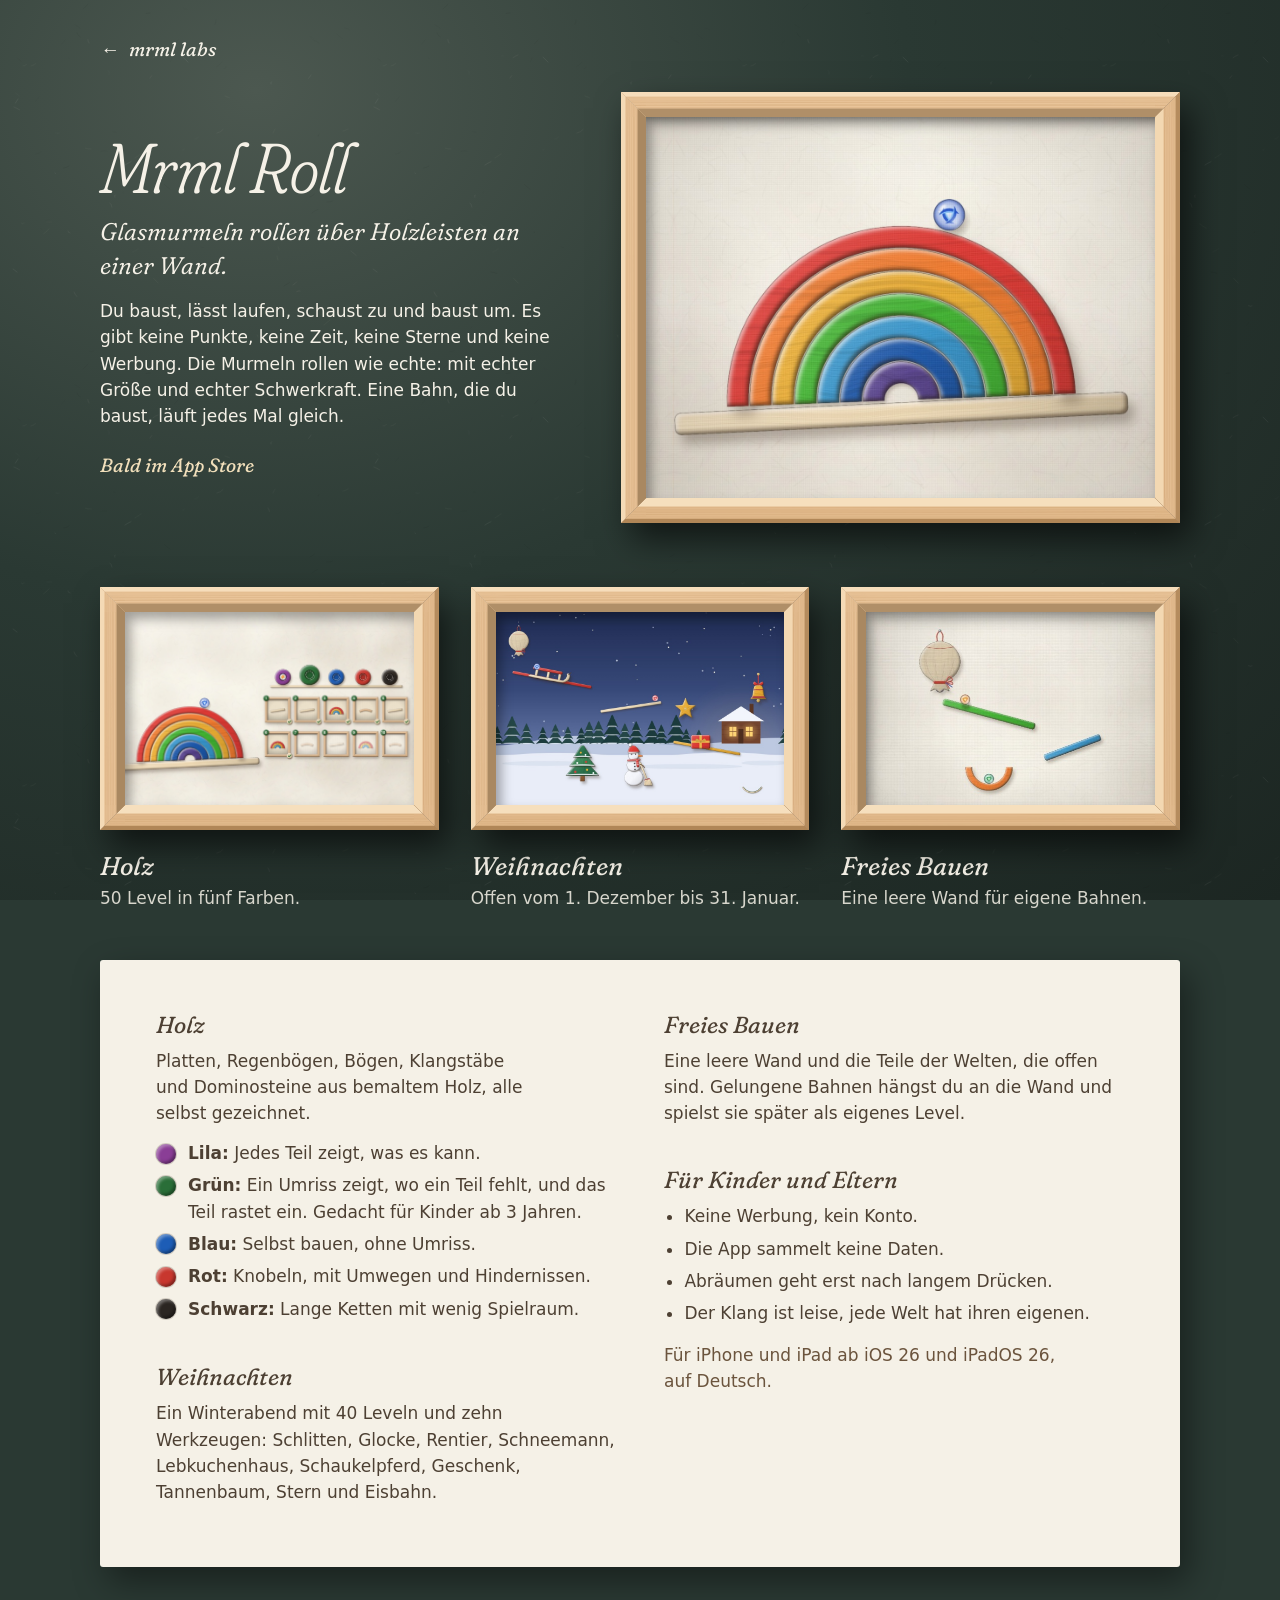
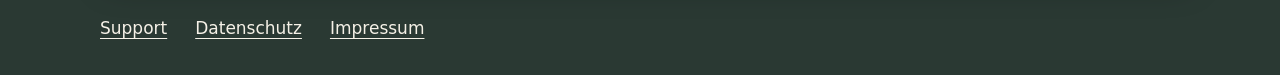
==== mrml-roll/index.html @ c2a35334 "Studio-Seite mrml labs: Galerie mit Mrml Roll und Murmel, Datenschutz, Support, Impressum Einfaches " ====
<!doctype html>
<html lang="de">
  <head>
    <meta charset="utf-8" />
    <meta name="viewport" content="width=device-width, initial-scale=1, viewport-fit=cover" />
    <meta name="color-scheme" content="light dark" />
    <meta name="theme-color" media="(prefers-color-scheme: light)" content="#2a3933" />
    <meta name="theme-color" media="(prefers-color-scheme: dark)" content="#161d1a" />
    <meta name="description" content="Mrml Roll ist ein ruhiges Bauspiel für iPhone und iPad: Glasmurmeln rollen über Holzleisten an einer Wand." />
    <title>Mrml Roll · mrml labs</title>
    <link rel="icon" href="../bilder/mrml-roll-icon.svg" type="image/svg+xml" />
    <link rel="icon" href="../bilder/mrml-roll-icon-180.png" type="image/png" sizes="180x180" />
    <link rel="apple-touch-icon" href="../bilder/mrml-roll-icon-180.png" />
    <link rel="preload" href="../schrift/Fraunces-Italic.woff2" as="font" type="font/woff2" crossorigin />
    <link rel="stylesheet" href="../stil.css" />
  </head>
  <body>
    <header>
      <a class="zurueck" href="../"><span aria-hidden="true">←</span> mrml labs</a>
    </header>

    <main>
      <div class="kopf">
        <div>
          <h1>Mrml Roll</h1>
          <p class="satz">Glasmurmeln rollen über Holzleisten an einer Wand.</p>
          <p>
            Du baust, lässt laufen, schaust zu und baust um. Es gibt keine Punkte, keine Zeit, keine Sterne und keine
            Werbung. Die Murmeln rollen wie echte: mit echter Größe und echter Schwerkraft. Eine Bahn, die du baust,
            läuft jedes Mal gleich.
          </p>
          <div class="store">
            <!-- Sobald es die Seite im App Store gibt: <span> durch <a href="https://apps.apple.com/…">Im App Store</a> ersetzen. -->
            <span>Bald im App Store</span>
          </div>
        </div>
        <div class="bild">
          <img src="../bilder/holz.jpg" width="1200" height="873" alt="Gemälde der Welt Holz: ein bunter Holzregenbogen auf einer schrägen Platte, oben darauf eine blaue Glasmurmel." />
        </div>
      </div>

      <ul class="wand drei">
        <li>
          <div class="bild"><img src="../bilder/holz-farben.jpg" width="1200" height="900" alt="Seite der Welt Holz: links der Regenbogen, rechts fünf farbige Scheiben auf einem Bord und zehn gerahmte Level." /></div>
          <div class="schild"><h2>Holz</h2><p>50 Level in fünf Farben.</p></div>
        </li>
        <li>
          <div class="bild"><img src="../bilder/weihnachten.jpg" width="976" height="636" alt="Welt Weihnachten: verschneiter Abend mit Schlitten, Glocke, Stern, Tannenbaum, Schneemann und Geschenk." /></div>
          <div class="schild"><h2>Weihnachten</h2><p>Offen vom 1. Dezember bis 31. Januar.</p></div>
        </li>
        <li>
          <div class="bild"><img src="../bilder/freies-bauen.jpg" width="574" height="388" alt="Freies Bauen: ein Säckchen, zwei schräge Platten und ein Bogen auf leerem Papier." /></div>
          <div class="schild"><h2>Freies Bauen</h2><p>Eine leere Wand für eigene Bahnen.</p></div>
        </li>
      </ul>

      <div class="blatt spalten">
        <section>
          <h2>Holz</h2>
          <p>Platten, Regenbögen, Bögen, Klangstäbe und Dominosteine aus bemaltem Holz, alle selbst gezeichnet.</p>
          <ul class="farben">
            <li style="--beize: #8a3e96"><span><strong>Lila:</strong> Jedes Teil zeigt, was es kann.</span></li>
            <li style="--beize: #2a6e38"><span><strong>Grün:</strong> Ein Umriss zeigt, wo ein Teil fehlt, und das Teil rastet ein. Gedacht für Kinder ab 3 Jahren.</span></li>
            <li style="--beize: #1d5db6"><span><strong>Blau:</strong> Selbst bauen, ohne Umriss.</span></li>
            <li style="--beize: #c8372e"><span><strong>Rot:</strong> Knobeln, mit Umwegen und Hindernissen.</span></li>
            <li style="--beize: #2b2622"><span><strong>Schwarz:</strong> Lange Ketten mit wenig Spielraum.</span></li>
          </ul>
        </section>
        <section>
          <h2>Weihnachten</h2>
          <p>
            Ein Winterabend mit 40 Leveln und zehn Werkzeugen: Schlitten, Glocke, Rentier, Schneemann, Lebkuchenhaus,
            Schaukelpferd, Geschenk, Tannenbaum, Stern und Eisbahn.
          </p>
        </section>
        <section>
          <h2>Freies Bauen</h2>
          <p>
            Eine leere Wand und die Teile der Welten, die offen sind. Gelungene Bahnen hängst du an die Wand und spielst
            sie später als eigenes Level.
          </p>
        </section>
        <section>
          <h2>Für Kinder und Eltern</h2>
          <ul>
            <li>Keine Werbung, kein Konto.</li>
            <li>Die App sammelt keine Daten.</li>
            <li>Abräumen geht erst nach langem Drücken.</li>
            <li>Der Klang ist leise, jede Welt hat ihren eigenen.</li>
          </ul>
          <p class="leise">Für iPhone und iPad ab iOS 26 und iPadOS 26, auf Deutsch.</p>
        </section>
      </div>
    </main>

    <footer>
      <nav aria-label="Fußzeile">
        <ul>
          <li><a href="support.html">Support</a></li>
          <li><a href="datenschutz.html">Datenschutz</a></li>
          <li><a href="../impressum.html">Impressum</a></li>
        </ul>
      </nav>
    </footer>
  </body>
</html>
---- stil.css ----
/* mrml labs: die Galeriewand von Mrml Roll. Von Hand geschrieben, ohne fremde Dateien. */

@font-face {
  font-family: "Fraunces";
  font-style: italic;
  font-weight: 100 900;
  font-display: swap;
  src: url("schrift/Fraunces-Italic.woff2") format("woff2");
}

:root {
  color-scheme: light dark;
  --wand: #2a3933;
  --wand-licht: #4c5850;
  --wand-tief: #1c2622;
  --weiss: #f5f1e7;
  --weiss-leise: rgb(245 241 231 / 0.86);
  --linde: #f1dfbb;
  --blatt: #f5f1e7;
  --tinte: #4d4033;
  --tinte-leise: #6b543d;
  --linie: rgb(77 64 51 / 0.22);
  --leiste: clamp(14px, 2.1vw, 25px);
  --zier: "Fraunces", "New York", Georgia, serif;
  --text: ui-rounded, "SF Pro Rounded", system-ui, -apple-system, "Segoe UI", sans-serif;
}

@media (prefers-color-scheme: dark) {
  :root {
    --wand: #161d1a;
    --wand-licht: #2b3732;
    --wand-tief: #0a0e0c;
    --blatt: #21302a;
    --tinte: #f5f1e7;
    --tinte-leise: rgb(245 241 231 / 0.8);
    --linie: rgb(245 241 231 / 0.2);
  }
  .bild img {
    filter: brightness(0.88);
  }
}

*,
*::before,
*::after {
  box-sizing: border-box;
}

html {
  min-height: 100%;
  background: var(--wand);
  -webkit-text-size-adjust: 100%;
  text-size-adjust: 100%;
}

body {
  margin: 0;
  min-height: 100vh;
  min-height: 100dvh;
  display: flex;
  flex-direction: column;
  padding: max(28px, env(safe-area-inset-top)) max(20px, env(safe-area-inset-right))
    max(24px, env(safe-area-inset-bottom)) max(20px, env(safe-area-inset-left));
  font: 400 1.0625rem/1.55 var(--text);
  color: var(--weiss);
  overflow-wrap: break-word;
}

/* Die Wand mit ihrem Licht von oben links; sie steht still, auch wenn die Seite rollt. */
body::before {
  content: "";
  position: fixed;
  inset: 0;
  z-index: -1;
  background:
    url("bilder/filz.svg"),
    radial-gradient(farthest-corner at 20% 10%, var(--wand-licht), var(--wand) 45%, var(--wand-tief));
}

header,
main,
footer {
  width: 100%;
  max-width: 1080px;
  margin-inline: auto;
}

main {
  flex: 1;
}

a {
  color: inherit;
  text-underline-offset: 0.22em;
  text-decoration-thickness: 1px;
}

a:hover {
  text-decoration-thickness: 2px;
}

a:focus-visible {
  outline: 3px solid var(--linde);
  outline-offset: 4px;
  border-radius: 4px;
}

.blatt a:focus-visible,
summary:focus-visible {
  outline: 3px solid var(--tinte);
  outline-offset: 3px;
  border-radius: 4px;
}

h1,
h2,
h3 {
  margin: 0;
  font-family: var(--zier);
  font-style: italic;
  font-weight: 400;
  font-variation-settings: "SOFT" 100, "WONK" 1;
  line-height: 1.15;
  text-wrap: balance;
}

p {
  margin: 0 0 0.8em;
  text-wrap: pretty;
}

/* Wortmarke */

.marke {
  display: flex;
  align-items: baseline;
  flex-wrap: wrap;
  column-gap: 0.03em;
  font-size: clamp(3.4rem, 11vw, 6rem);
  font-weight: 300;
  font-variation-settings: "opsz" 144, "SOFT" 100, "WONK" 1;
  line-height: 1.05;
  white-space: nowrap;
}

.marke img {
  width: 0.3em;
  height: 0.3em;
  margin-bottom: -0.02em;
  border-radius: 50%;
  box-shadow: 0.04em 0.06em 0.1em rgb(0 0 0 / 0.5);
}

.satz {
  max-width: 30em;
  margin: 0.6rem 0 0;
  font-family: var(--zier);
  font-style: italic;
  font-variation-settings: "SOFT" 100, "WONK" 1;
  font-weight: 340;
  font-size: clamp(1.15rem, 2.4vw, 1.5rem);
  line-height: 1.4;
}

.zurueck {
  display: inline-flex;
  align-items: center;
  min-height: 44px;
  gap: 0.5em;
  font-family: var(--zier);
  font-style: italic;
  font-variation-settings: "SOFT" 100, "WONK" 1;
  font-size: 1.2rem;
  text-decoration: none;
}

.zurueck:hover {
  text-decoration: underline;
}

/* Bilder an der Wand */

.wand {
  display: grid;
  gap: 44px 40px;
  margin: clamp(32px, 6vw, 64px) 0 48px;
  padding: 0;
  list-style: none;
}

.bild {
  display: block;
  position: relative;
  border: var(--leiste) solid #e9c499;
  border-image: url("bilder/rahmen.svg") 40 stretch;
  box-shadow: calc(var(--leiste) * 0.4) calc(var(--leiste) * 0.62) calc(var(--leiste) * 1.25) rgb(0 0 0 / 0.6);
  background: #f5f1e7;
}

.bild img {
  display: block;
  width: 100%;
  height: 100%;
  aspect-ratio: var(--format, 4 / 3);
  object-fit: cover;
}

/* Der Schatten des Rahmens auf dem Bild */
.bild::after {
  content: "";
  position: absolute;
  inset: 0;
  box-shadow: inset 5px 7px 12px rgb(0 0 0 / 0.34);
  pointer-events: none;
}

a.bild {
  transition: transform 0.2s ease;
}

a.bild:focus-visible {
  outline-offset: 5px;
  border-radius: 0;
}

.schild {
  margin-top: 22px;
}

.schild h2,
.schild h3 {
  margin-bottom: 4px;
  font-size: 1.6rem;
}

.schild h2 a {
  text-decoration: none;
}

.schild h2 a:hover {
  text-decoration: underline;
}

.schild p {
  margin: 0;
  max-width: 34em;
  color: var(--weiss-leise);
}

/* Das Schildchen: heute ein Hinweis, später der Verweis in den App Store */
.store {
  margin-top: 14px;
  min-height: 44px;
  display: flex;
  align-items: center;
}

.store > * {
  display: inline-flex;
  align-items: center;
  min-height: 44px;
  padding: 6px 20px;
  border-radius: 999px;
  background: var(--linde);
  color: #4d331a;
  font-weight: 600;
  text-decoration: none;
}

.store > span {
  padding: 0;
  background: none;
  color: var(--linde);
  font-family: var(--zier);
  font-style: italic;
  font-variation-settings: "SOFT" 100, "WONK" 1;
  font-size: 1.2rem;
  font-weight: 400;
}

.store > a:hover {
  text-decoration: underline;
}

.wand.drei {
  --format: 3 / 2;
}

.wand.drei .bild img {
  object-position: bottom;
}

@media (min-width: 720px) {
  .wand.zwei {
    grid-template-columns: 1.45fr 1fr;
    grid-template-rows: auto auto;
  }
  .wand.zwei > li {
    display: grid;
    grid-row: span 2;
    grid-template-rows: subgrid;
    row-gap: 0;
  }
  .wand.zwei .bild {
    min-height: 0;
  }
  .wand.zwei > li:nth-child(2) .bild img {
    aspect-ratio: auto;
    position: absolute;
    inset: 0;
  }
  .wand.zwei {
    row-gap: 0;
  }
  .wand.drei {
    grid-template-columns: repeat(3, 1fr);
    gap: 32px;
  }
}

/* Seite des Spiels */

.kopf {
  display: grid;
  gap: 40px;
  margin: 20px 0 56px;
  align-items: center;
}

.kopf h1 {
  font-size: clamp(2.8rem, 7vw, 4.4rem);
  font-weight: 300;
  font-variation-settings: "opsz" 144, "SOFT" 100, "WONK" 1;
}

.kopf p {
  max-width: 32em;
}

.kopf .satz {
  margin: 0.4rem 0 1rem;
}

@media (min-width: 860px) {
  .kopf {
    grid-template-columns: 1fr 1.2fr;
    gap: 56px;
  }
}

@media (min-width: 720px) {
  .spalten {
    columns: 2;
    column-gap: 48px;
  }
}

/* Papierblatt für lange Texte */

.blatt {
  padding: clamp(26px, 5vw, 52px) clamp(20px, 5vw, 56px);
  background: var(--blatt);
  color: var(--tinte);
  border-radius: 3px;
  box-shadow: 8px 14px 34px rgb(0 0 0 / 0.42);
}

.blatt.schmal {
  max-width: 760px;
  margin: 12px auto 0;
}

.blatt h1 {
  margin-bottom: 0.5em;
  font-size: clamp(2.1rem, 6vw, 2.9rem);
  font-weight: 350;
}

.blatt h2 {
  margin: 1.7em 0 0.4em;
  font-size: 1.45rem;
}

.spalten h2 {
  margin-top: 0;
}

.blatt.spalten {
  padding-bottom: 20px;
}

.spalten section {
  padding-bottom: 1.6em;
  break-inside: avoid;
}

.blatt ul,
.blatt dl,
.blatt address {
  margin: 0 0 0.9em;
  font-style: normal;
}

.blatt ul {
  padding-left: 1.2em;
}

.blatt li {
  margin-bottom: 0.35em;
}

.farben {
  padding: 0 !important;
  list-style: none;
}

.farben li {
  display: grid;
  grid-template-columns: 20px 1fr;
  gap: 12px;
}

.farben li::before {
  content: "";
  width: 20px;
  height: 20px;
  margin-top: 0.2em;
  border-radius: 50%;
  background: var(--beize);
  box-shadow: inset 2px 2px 3px rgb(255 255 255 / 0.35), inset -2px -2px 3px rgb(0 0 0 / 0.35),
    0 0 0 1px var(--linie);
}

.leise {
  color: var(--tinte-leise);
}

.frage {
  padding: 1.3em 0 0.5em;
  border-top: 1px solid var(--linie);
}

.frage h3 {
  margin-bottom: 0.4em;
  font-size: 1.3rem;
}

.frage p:last-child {
  margin-bottom: 0.6em;
}

.mitbild {
  display: grid;
  gap: 18px;
  align-items: start;
}

.mitbild img {
  width: 150px;
  height: auto;
  border-radius: 8px;
}

@media (min-width: 560px) {
  .mitbild {
    grid-template-columns: 1fr 150px;
  }
}

/* Fußzeile */

footer {
  margin-top: 40px;
}

footer ul {
  display: flex;
  flex-wrap: wrap;
  gap: 0 28px;
  margin: 0;
  padding: 0;
  list-style: none;
}

footer a {
  display: inline-flex;
  align-items: center;
  min-height: 44px;
  color: var(--weiss);
}

@media (prefers-reduced-motion: no-preference) {
  a.bild:hover {
    transform: translateY(-2px);
  }
}

@media print {
  body::before {
    display: none;
  }
  .blatt {
    box-shadow: none;
  }
}
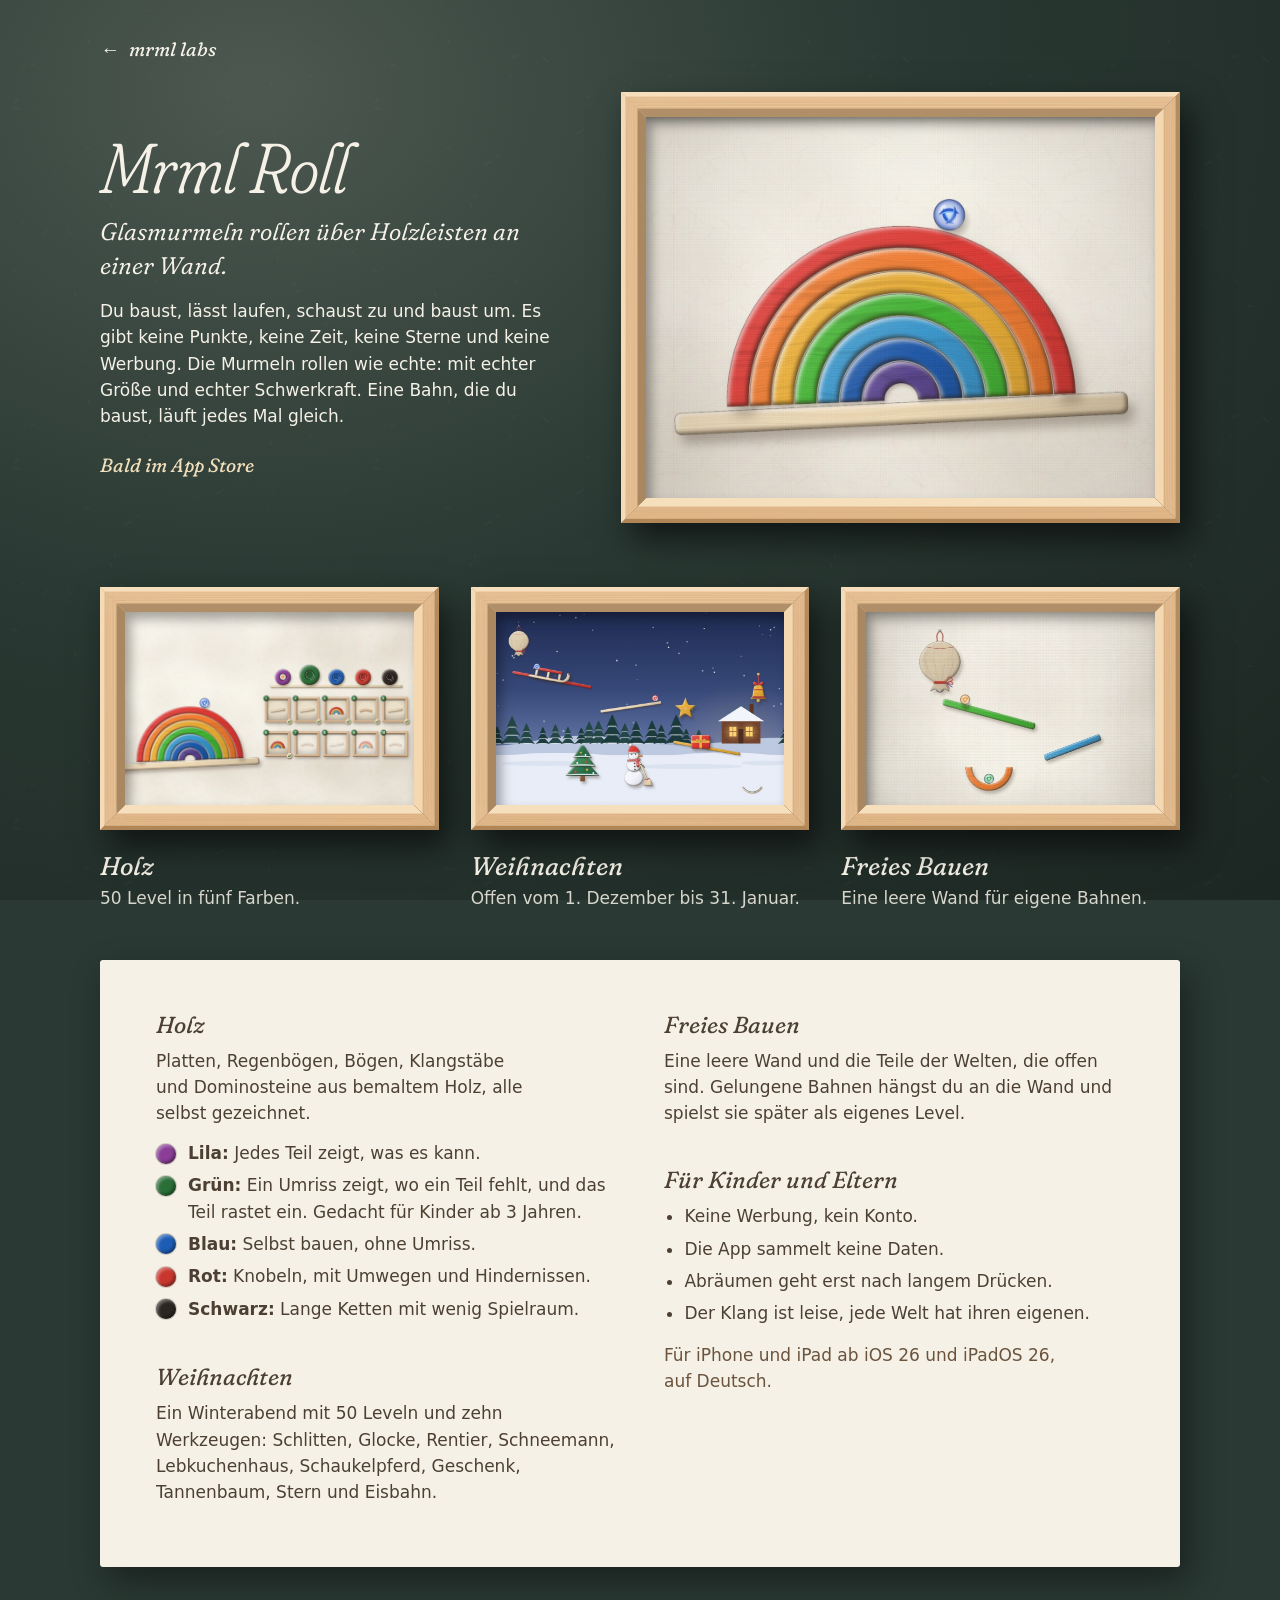
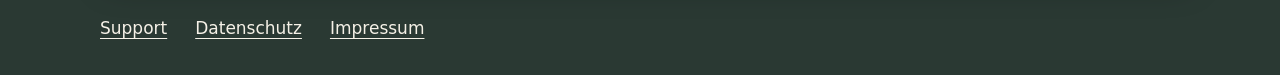
==== commit bdecfafb: "Mrml Roll: Weihnachten mit 50 statt 40 Leveln, Schwarz kommt in den Release Co-Authored-By: Claude O" ====
--- a/mrml-roll/index.html
+++ b/mrml-roll/index.html
@@ -69,7 +69,7 @@
         <section>
           <h2>Weihnachten</h2>
           <p>
-            Ein Winterabend mit 40 Leveln und zehn Werkzeugen: Schlitten, Glocke, Rentier, Schneemann, Lebkuchenhaus,
+            Ein Winterabend mit 50 Leveln und zehn Werkzeugen: Schlitten, Glocke, Rentier, Schneemann, Lebkuchenhaus,
             Schaukelpferd, Geschenk, Tannenbaum, Stern und Eisbahn.
           </p>
         </section>
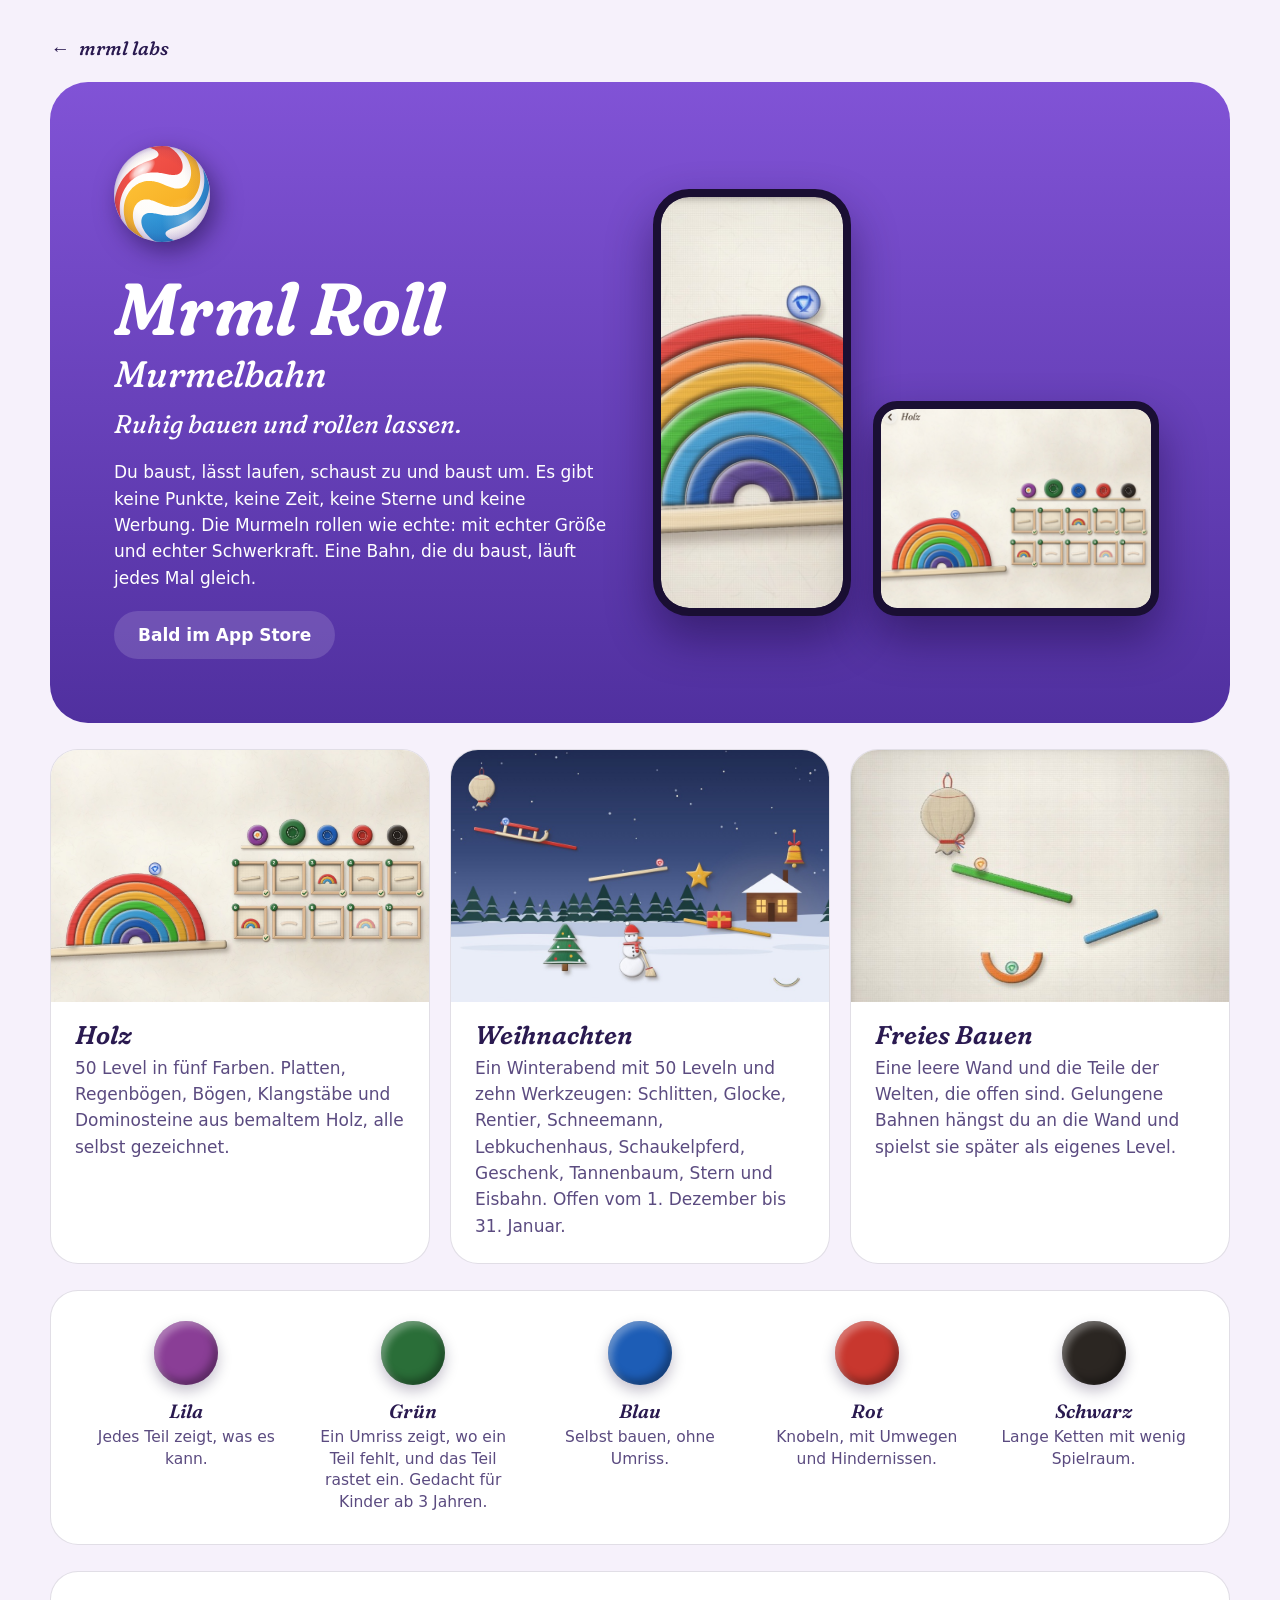
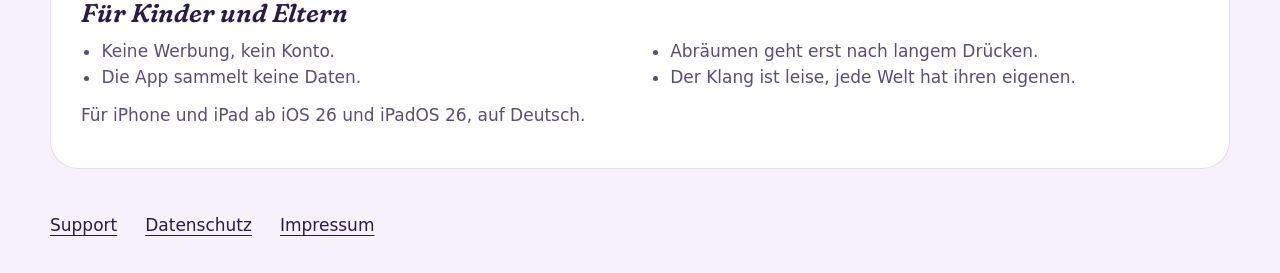
==== commit 15cfe77d: "Neue Gestaltung „Plakat“: helle Seite in Lila, je Spiel eine Farbfläche mit seiner Murmel Start und " ====
--- a/mrml-roll/index.html
+++ b/mrml-roll/index.html
@@ -4,10 +4,15 @@
     <meta charset="utf-8" />
     <meta name="viewport" content="width=device-width, initial-scale=1, viewport-fit=cover" />
     <meta name="color-scheme" content="light dark" />
-    <meta name="theme-color" media="(prefers-color-scheme: light)" content="#2a3933" />
-    <meta name="theme-color" media="(prefers-color-scheme: dark)" content="#161d1a" />
+    <meta name="theme-color" media="(prefers-color-scheme: light)" content="#f6f1fb" />
+    <meta name="theme-color" media="(prefers-color-scheme: dark)" content="#150b2a" />
     <meta name="description" content="Mrml Roll ist ein ruhiges Bauspiel für iPhone und iPad: Glasmurmeln rollen über Holzleisten an einer Wand." />
     <title>Mrml Roll · mrml labs</title>
+    <meta property="og:title" content="Mrml Roll · mrml labs" />
+    <meta property="og:description" content="Mrml Roll ist ein ruhiges Bauspiel für iPhone und iPad: Glasmurmeln rollen über Holzleisten an einer Wand." />
+    <meta property="og:image" content="https://tillhess.github.io/mrml-labs/bilder/vorschau-mrml-roll.png" />
+    <meta property="og:image:alt" content="Mrml Roll: Murmelbahn. Ruhig bauen und rollen lassen." />
+    <meta name="twitter:card" content="summary_large_image" />
     <link rel="icon" href="../bilder/mrml-roll-icon.svg" type="image/svg+xml" />
     <link rel="icon" href="../bilder/mrml-roll-icon-180.png" type="image/png" sizes="180x180" />
     <link rel="apple-touch-icon" href="../bilder/mrml-roll-icon-180.png" />
@@ -20,66 +25,70 @@
     </header>
 
     <main>
-      <div class="kopf">
+      <div class="held">
         <div>
-          <h1>Mrml Roll</h1>
-          <p class="satz">Glasmurmeln rollen über Holzleisten an einer Wand.</p>
+          <img class="icon" src="../bilder/kugel-mrml-roll.svg" alt="" width="96" height="96" />
+          <h1>Mrml Roll <span class="art">Murmelbahn</span></h1>
+          <p class="satz">Ruhig bauen und rollen lassen.</p>
           <p>
             Du baust, lässt laufen, schaust zu und baust um. Es gibt keine Punkte, keine Zeit, keine Sterne und keine
             Werbung. Die Murmeln rollen wie echte: mit echter Größe und echter Schwerkraft. Eine Bahn, die du baust,
             läuft jedes Mal gleich.
           </p>
-          <div class="store">
-            <!-- Sobald es die Seite im App Store gibt: <span> durch <a href="https://apps.apple.com/…">Im App Store</a> ersetzen. -->
-            <span>Bald im App Store</span>
-          </div>
+          <!-- Sobald es die Seite im App Store gibt: <span class="knopf bald"> durch <a class="knopf" href="https://apps.apple.com/…">Im App Store</a> ersetzen. -->
+          <span class="knopf bald">Bald im App Store</span>
         </div>
-        <div class="bild">
-          <img src="../bilder/holz.jpg" width="1200" height="873" alt="Gemälde der Welt Holz: ein bunter Holzregenbogen auf einer schrägen Platte, oben darauf eine blaue Glasmurmel." />
+        <!-- Entwurfsbilder, bis es echte Bildschirmfotos gibt: Datei unter gleichem Namen ersetzen, width, height und alt
+             anpassen. iPhone hochkant 200 : 432 (mindestens 600 × 1296), iPad quer 4 : 3 (mindestens 1200 × 900). -->
+        <div class="schirme">
+          <div class="schirm hoch"><img src="../bilder/schirm-iphone.jpg" width="1200" height="873" alt="Gemälde der Welt Holz: ein bunter Holzregenbogen auf einer schrägen Platte, oben darauf eine blaue Glasmurmel." /></div>
+          <div class="schirm quer"><img src="../bilder/schirm-ipad.jpg" width="1200" height="900" alt="Seite der Welt Holz: links der Regenbogen, rechts fünf farbige Scheiben auf einem Bord und zehn gerahmte Level." /></div>
         </div>
       </div>
 
-      <ul class="wand drei">
-        <li>
-          <div class="bild"><img src="../bilder/holz-farben.jpg" width="1200" height="900" alt="Seite der Welt Holz: links der Regenbogen, rechts fünf farbige Scheiben auf einem Bord und zehn gerahmte Level." /></div>
-          <div class="schild"><h2>Holz</h2><p>50 Level in fünf Farben.</p></div>
+      <!-- Bilder der Karten: 3 : 2, unterer Rand bleibt sichtbar. Ebenso unter gleichem Namen ersetzen. -->
+      <ul class="karten">
+        <li class="karte">
+          <img src="../bilder/karte-holz.jpg" width="1200" height="900" alt="Seite der Welt Holz: links der Regenbogen, rechts fünf farbige Scheiben auf einem Bord und zehn gerahmte Level." />
+          <div>
+            <h2>Holz</h2>
+            <p>
+              50 Level in fünf Farben. Platten, Regenbögen, Bögen, Klangstäbe und Dominosteine aus bemaltem Holz, alle
+              selbst gezeichnet.
+            </p>
+          </div>
         </li>
-        <li>
-          <div class="bild"><img src="../bilder/weihnachten.jpg" width="976" height="636" alt="Welt Weihnachten: verschneiter Abend mit Schlitten, Glocke, Stern, Tannenbaum, Schneemann und Geschenk." /></div>
-          <div class="schild"><h2>Weihnachten</h2><p>Offen vom 1. Dezember bis 31. Januar.</p></div>
+        <li class="karte">
+          <img src="../bilder/karte-weihnachten.jpg" width="976" height="636" alt="Welt Weihnachten: verschneiter Abend mit Schlitten, Glocke, Stern, Tannenbaum, Schneemann und Geschenk." />
+          <div>
+            <h2>Weihnachten</h2>
+            <p>
+              Ein Winterabend mit 50 Leveln und zehn Werkzeugen: Schlitten, Glocke, Rentier, Schneemann, Lebkuchenhaus,
+              Schaukelpferd, Geschenk, Tannenbaum, Stern und Eisbahn. Offen vom 1. Dezember bis 31. Januar.
+            </p>
+          </div>
         </li>
-        <li>
-          <div class="bild"><img src="../bilder/freies-bauen.jpg" width="574" height="388" alt="Freies Bauen: ein Säckchen, zwei schräge Platten und ein Bogen auf leerem Papier." /></div>
-          <div class="schild"><h2>Freies Bauen</h2><p>Eine leere Wand für eigene Bahnen.</p></div>
+        <li class="karte">
+          <img src="../bilder/karte-freies-bauen.jpg" width="574" height="388" alt="Freies Bauen: ein Säckchen, zwei schräge Platten und ein Bogen auf leerem Papier." />
+          <div>
+            <h2>Freies Bauen</h2>
+            <p>
+              Eine leere Wand und die Teile der Welten, die offen sind. Gelungene Bahnen hängst du an die Wand und
+              spielst sie später als eigenes Level.
+            </p>
+          </div>
         </li>
       </ul>
 
-      <div class="blatt spalten">
-        <section>
-          <h2>Holz</h2>
-          <p>Platten, Regenbögen, Bögen, Klangstäbe und Dominosteine aus bemaltem Holz, alle selbst gezeichnet.</p>
-          <ul class="farben">
-            <li style="--beize: #8a3e96"><span><strong>Lila:</strong> Jedes Teil zeigt, was es kann.</span></li>
-            <li style="--beize: #2a6e38"><span><strong>Grün:</strong> Ein Umriss zeigt, wo ein Teil fehlt, und das Teil rastet ein. Gedacht für Kinder ab 3 Jahren.</span></li>
-            <li style="--beize: #1d5db6"><span><strong>Blau:</strong> Selbst bauen, ohne Umriss.</span></li>
-            <li style="--beize: #c8372e"><span><strong>Rot:</strong> Knobeln, mit Umwegen und Hindernissen.</span></li>
-            <li style="--beize: #2b2622"><span><strong>Schwarz:</strong> Lange Ketten mit wenig Spielraum.</span></li>
-          </ul>
-        </section>
-        <section>
-          <h2>Weihnachten</h2>
-          <p>
-            Ein Winterabend mit 50 Leveln und zehn Werkzeugen: Schlitten, Glocke, Rentier, Schneemann, Lebkuchenhaus,
-            Schaukelpferd, Geschenk, Tannenbaum, Stern und Eisbahn.
-          </p>
-        </section>
-        <section>
-          <h2>Freies Bauen</h2>
-          <p>
-            Eine leere Wand und die Teile der Welten, die offen sind. Gelungene Bahnen hängst du an die Wand und spielst
-            sie später als eigenes Level.
-          </p>
-        </section>
+      <ul class="scheiben">
+        <li><i style="--beize: #8a3e96"></i><div><b>Lila</b> <span>Jedes Teil zeigt, was es kann.</span></div></li>
+        <li><i style="--beize: #2a6e38"></i><div><b>Grün</b> <span>Ein Umriss zeigt, wo ein Teil fehlt, und das Teil rastet ein. Gedacht für Kinder ab 3 Jahren.</span></div></li>
+        <li><i style="--beize: #1d5db6"></i><div><b>Blau</b> <span>Selbst bauen, ohne Umriss.</span></div></li>
+        <li><i style="--beize: #c8372e"></i><div><b>Rot</b> <span>Knobeln, mit Umwegen und Hindernissen.</span></div></li>
+        <li><i style="--beize: #2b2622"></i><div><b>Schwarz</b> <span>Lange Ketten mit wenig Spielraum.</span></div></li>
+      </ul>
+
+      <div class="zweier">
         <section>
           <h2>Für Kinder und Eltern</h2>
           <ul>
@@ -88,7 +97,7 @@
             <li>Abräumen geht erst nach langem Drücken.</li>
             <li>Der Klang ist leise, jede Welt hat ihren eigenen.</li>
           </ul>
-          <p class="leise">Für iPhone und iPad ab iOS 26 und iPadOS 26, auf Deutsch.</p>
+          <p>Für iPhone und iPad ab iOS 26 und iPadOS 26, auf Deutsch.</p>
         </section>
       </div>
     </main>
--- a/stil.css
+++ b/stil.css
@@ -1,4 +1,5 @@
-/* mrml labs: die Galeriewand von Mrml Roll. Von Hand geschrieben, ohne fremde Dateien. */
+/* mrml labs, „Plakat“: helle Seite, je Spiel eine große Farbfläche mit seiner Murmel, kräftige Schrift.
+   Von Hand geschrieben, ohne fremde Dateien, ohne JavaScript. */
 
 @font-face {
   font-family: "Fraunces";
@@ -10,33 +11,25 @@
 
 :root {
   color-scheme: light dark;
-  --wand: #2a3933;
-  --wand-licht: #4c5850;
-  --wand-tief: #1c2622;
-  --weiss: #f5f1e7;
-  --weiss-leise: rgb(245 241 231 / 0.86);
-  --linde: #f1dfbb;
-  --blatt: #f5f1e7;
-  --tinte: #4d4033;
-  --tinte-leise: #6b543d;
-  --linie: rgb(77 64 51 / 0.22);
-  --leiste: clamp(14px, 2.1vw, 25px);
+  --grund: #f6f1fb;
+  --flaeche: #ffffff;
+  --tinte: #2a1a50;
+  --leise: #5b4b80;
+  --linie: rgb(42 26 80 / 0.14);
+  --gelb: #ffc53a;
+  --roll: linear-gradient(#8153d6, #50309f);
+  --murmel: linear-gradient(#4a4790, #1d1c50);
   --zier: "Fraunces", "New York", Georgia, serif;
   --text: ui-rounded, "SF Pro Rounded", system-ui, -apple-system, "Segoe UI", sans-serif;
 }
 
 @media (prefers-color-scheme: dark) {
   :root {
-    --wand: #161d1a;
-    --wand-licht: #2b3732;
-    --wand-tief: #0a0e0c;
-    --blatt: #21302a;
+    --grund: #150b2a;
+    --flaeche: #24153f;
     --tinte: #f5f1e7;
-    --tinte-leise: rgb(245 241 231 / 0.8);
-    --linie: rgb(245 241 231 / 0.2);
-  }
-  .bild img {
-    filter: brightness(0.88);
+    --leise: #cdc0e6;
+    --linie: rgb(245 241 231 / 0.16);
   }
 }
 
@@ -47,8 +40,7 @@
 }
 
 html {
-  min-height: 100%;
-  background: var(--wand);
+  background: var(--grund);
   -webkit-text-size-adjust: 100%;
   text-size-adjust: 100%;
 }
@@ -59,29 +51,19 @@
   min-height: 100dvh;
   display: flex;
   flex-direction: column;
-  padding: max(28px, env(safe-area-inset-top)) max(20px, env(safe-area-inset-right))
-    max(24px, env(safe-area-inset-bottom)) max(20px, env(safe-area-inset-left));
+  padding: max(26px, env(safe-area-inset-top)) max(18px, 3.5vw, env(safe-area-inset-right))
+    max(26px, env(safe-area-inset-bottom)) max(18px, 3.5vw, env(safe-area-inset-left));
+  background: var(--grund);
+  color: var(--tinte);
   font: 400 1.0625rem/1.55 var(--text);
-  color: var(--weiss);
   overflow-wrap: break-word;
-}
-
-/* Die Wand mit ihrem Licht von oben links; sie steht still, auch wenn die Seite rollt. */
-body::before {
-  content: "";
-  position: fixed;
-  inset: 0;
-  z-index: -1;
-  background:
-    url("bilder/filz.svg"),
-    radial-gradient(farthest-corner at 20% 10%, var(--wand-licht), var(--wand) 45%, var(--wand-tief));
 }
 
 header,
 main,
 footer {
   width: 100%;
-  max-width: 1080px;
+  max-width: 1180px;
   margin-inline: auto;
 }
 
@@ -92,7 +74,6 @@
 a {
   color: inherit;
   text-underline-offset: 0.22em;
-  text-decoration-thickness: 1px;
 }
 
 a:hover {
@@ -100,77 +81,218 @@
 }
 
 a:focus-visible {
-  outline: 3px solid var(--linde);
+  outline: 3px solid var(--tinte);
   outline-offset: 4px;
-  border-radius: 4px;
-}
-
-.blatt a:focus-visible,
-summary:focus-visible {
-  outline: 3px solid var(--tinte);
-  outline-offset: 3px;
-  border-radius: 4px;
+  border-radius: 10px;
+}
+
+.plakat a:focus-visible,
+.held a:focus-visible {
+  outline-color: var(--gelb);
 }
 
 h1,
 h2,
-h3 {
+h3,
+.satz,
+.zurueck {
   margin: 0;
   font-family: var(--zier);
   font-style: italic;
-  font-weight: 400;
-  font-variation-settings: "SOFT" 100, "WONK" 1;
-  line-height: 1.15;
-  text-wrap: balance;
-}
-
-p {
-  margin: 0 0 0.8em;
-  text-wrap: pretty;
-}
-
-/* Wortmarke */
+  font-variation-settings: "SOFT" 100, "WONK" 0;
+  line-height: 1.08;
+}
+
+/* Start */
 
 .marke {
   display: flex;
-  align-items: baseline;
-  flex-wrap: wrap;
-  column-gap: 0.03em;
-  font-size: clamp(3.4rem, 11vw, 6rem);
-  font-weight: 300;
-  font-variation-settings: "opsz" 144, "SOFT" 100, "WONK" 1;
-  line-height: 1.05;
-  white-space: nowrap;
+  align-items: center;
+  gap: 0.3em;
+  min-height: 52px;
+  font-size: clamp(1.7rem, 4vw, 2.3rem);
+  font-weight: 650;
 }
 
 .marke img {
-  width: 0.3em;
-  height: 0.3em;
-  margin-bottom: -0.02em;
+  width: 1.25em;
+  height: 1.25em;
+}
+
+.gross {
+  max-width: 13em;
+  margin: clamp(26px, 5vw, 56px) 0 clamp(26px, 4vw, 44px);
+  font-size: clamp(2.2rem, 5.2vw, 3.9rem);
+  font-weight: 600;
+  letter-spacing: -0.01em;
+  text-wrap: balance;
+}
+
+.plakate {
+  display: grid;
+  gap: 22px;
+  margin: 0 0 44px;
+  padding: 0;
+  list-style: none;
+}
+
+.plakat {
+  position: relative;
+  overflow: hidden;
+  display: flex;
+  flex-direction: column;
+  padding: 34px;
+  border-radius: 34px;
+  color: #fff;
+}
+
+.plakat.roll {
+  background: var(--roll);
+}
+
+.plakat.murmel {
+  background: var(--murmel);
+}
+
+/* Der Schatten liegt am Rahmen um die Murmel, nicht an ihr: Sonst kreist er beim Rollen mit. */
+.kugel {
+  flex: none;
+  width: min(340px, 78%);
+  aspect-ratio: 1;
+  margin: 0 auto 30px;
+  filter: drop-shadow(14px 22px 26px rgb(20 5 50 / 0.5));
+}
+
+.kugel img {
+  display: block;
+  width: 100%;
+  height: 100%;
   border-radius: 50%;
-  box-shadow: 0.04em 0.06em 0.1em rgb(0 0 0 / 0.5);
-}
-
-.satz {
-  max-width: 30em;
-  margin: 0.6rem 0 0;
-  font-family: var(--zier);
-  font-style: italic;
-  font-variation-settings: "SOFT" 100, "WONK" 1;
-  font-weight: 340;
-  font-size: clamp(1.15rem, 2.4vw, 1.5rem);
-  line-height: 1.4;
-}
+}
+
+.plakat.murmel .kugel {
+  width: min(250px, 64%);
+  margin-top: 34px;
+}
+
+/* Die Murmel rollt einmal von links herein. Der Weg ist das Doppelte ihres Durchmessers, dazu gehören 2 · 360° / π, also
+   229°: So rollt sie auf jeder Breite, ohne zu rutschen. */
+.plakat.roll .kugel {
+  animation: weg 1.2s cubic-bezier(0.2, 0.6, 0.3, 1) both;
+}
+
+.plakat.roll .kugel img {
+  animation: rollen 1.2s cubic-bezier(0.2, 0.6, 0.3, 1) both;
+}
+
+@keyframes weg {
+  from {
+    transform: translateX(-200%);
+  }
+}
+
+@keyframes rollen {
+  from {
+    transform: rotate(-229.18deg);
+  }
+}
+
+@media (prefers-reduced-motion: reduce) {
+  .plakat.roll .kugel,
+  .plakat.roll .kugel img {
+    animation: none;
+  }
+}
+
+.plakat .text {
+  display: flex;
+  flex-direction: column;
+  margin-top: auto;
+}
+
+.plakat h2 {
+  font-size: clamp(2.2rem, 4.4vw, 3.3rem);
+  font-weight: 650;
+}
+
+.plakat p {
+  max-width: 24em;
+  margin: 0.5em 0 0;
+  font-size: 1.1rem;
+}
+
+/* Der Verweis in der Überschrift gilt für die ganze Fläche. */
+.flaeche {
+  text-decoration: none;
+}
+
+.flaeche::after {
+  content: "";
+  position: absolute;
+  inset: 0;
+}
+
+.flaeche:hover {
+  text-decoration: underline;
+  text-decoration-thickness: 2px;
+}
+
+.knopf {
+  position: relative;
+  display: inline-flex;
+  align-items: center;
+  align-self: flex-start;
+  min-height: 48px;
+  margin-top: 20px;
+  padding: 6px 24px;
+  border-radius: 99px;
+  background: var(--gelb);
+  color: #33205f;
+  font-weight: 650;
+  text-decoration: none;
+}
+
+a.knopf:hover {
+  text-decoration: underline;
+}
+
+a.knopf:focus-visible {
+  border-radius: 99px;
+}
+
+/* Ein Hinweis, kein Knopf: Klicks gehen durch zur Fläche darunter. */
+.knopf.bald {
+  background: rgb(255 255 255 / 0.14);
+  color: #fff;
+  pointer-events: none;
+}
+
+@media (min-width: 800px) {
+  .plakate {
+    grid-template-columns: 1.5fr 1fr;
+  }
+  .plakat {
+    min-height: 600px;
+  }
+  .plakat.roll .kugel {
+    width: 400px;
+    margin: -96px -40px 10px auto;
+  }
+  .plakat.murmel .kugel {
+    width: min(270px, 100%);
+    margin: 20px auto 10px;
+  }
+}
+
+/* Seite des Spiels */
 
 .zurueck {
   display: inline-flex;
   align-items: center;
+  gap: 0.5em;
   min-height: 44px;
-  gap: 0.5em;
-  font-family: var(--zier);
-  font-style: italic;
-  font-variation-settings: "SOFT" 100, "WONK" 1;
   font-size: 1.2rem;
+  font-weight: 500;
   text-decoration: none;
 }
 
@@ -178,224 +300,259 @@
   text-decoration: underline;
 }
 
-/* Bilder an der Wand */
-
-.wand {
+.held {
+  position: relative;
+  overflow: hidden;
   display: grid;
-  gap: 44px 40px;
-  margin: clamp(32px, 6vw, 64px) 0 48px;
-  padding: 0;
-  list-style: none;
-}
-
-.bild {
+  gap: 36px;
+  margin: 12px 0 26px;
+  padding: clamp(28px, 5vw, 64px);
+  border-radius: 38px;
+  background: var(--roll);
+  color: #fff;
+}
+
+.held h1 {
+  font-size: clamp(2.6rem, 6.4vw, 4.6rem);
+  font-weight: 650;
+}
+
+.held .art {
   display: block;
-  position: relative;
-  border: var(--leiste) solid #e9c499;
-  border-image: url("bilder/rahmen.svg") 40 stretch;
-  box-shadow: calc(var(--leiste) * 0.4) calc(var(--leiste) * 0.62) calc(var(--leiste) * 1.25) rgb(0 0 0 / 0.6);
-  background: #f5f1e7;
-}
-
-.bild img {
+  margin-top: 0.15em;
+  font-size: 0.5em;
+  font-weight: 480;
+}
+
+.held p {
+  max-width: 30em;
+  margin: 0;
+}
+
+.held .satz {
+  margin: 0.5em 0 0.7em;
+  font-size: clamp(1.2rem, 2.3vw, 1.6rem);
+  font-weight: 400;
+  line-height: 1.35;
+  text-wrap: balance;
+}
+
+.held .icon {
+  width: 96px;
+  height: 96px;
+  margin-bottom: 20px;
+  filter: drop-shadow(6px 9px 12px rgb(20 5 50 / 0.5));
+}
+
+@media (min-width: 900px) {
+  .held {
+    grid-template-columns: 1fr 1.05fr;
+    align-items: center;
+  }
+}
+
+.schirme {
+  display: flex;
+  gap: 22px;
+  align-items: flex-end;
+  justify-content: center;
+}
+
+.schirm {
+  overflow: hidden;
+  border: 8px solid #1a0f33;
+  border-radius: 36px;
+  background: #1a0f33;
+  box-shadow: 0 22px 46px rgb(20 5 50 / 0.45);
+}
+
+.schirm img {
   display: block;
   width: 100%;
   height: 100%;
-  aspect-ratio: var(--format, 4 / 3);
   object-fit: cover;
-}
-
-/* Der Schatten des Rahmens auf dem Bild */
-.bild::after {
-  content: "";
-  position: absolute;
-  inset: 0;
-  box-shadow: inset 5px 7px 12px rgb(0 0 0 / 0.34);
-  pointer-events: none;
-}
-
-a.bild {
-  transition: transform 0.2s ease;
-}
-
-a.bild:focus-visible {
-  outline-offset: 5px;
-  border-radius: 0;
-}
-
-.schild {
-  margin-top: 22px;
-}
-
-.schild h2,
-.schild h3 {
-  margin-bottom: 4px;
+  border-radius: 28px;
+}
+
+.hoch {
+  flex: none;
+  width: min(200px, 38%);
+  aspect-ratio: 200 / 432;
+}
+
+.quer {
+  width: min(380px, 55%);
+  aspect-ratio: 4 / 3;
+  border-radius: 24px;
+}
+
+.quer img {
+  border-radius: 16px;
+}
+
+.karten {
+  display: grid;
+  gap: 20px;
+  margin: 0 0 26px;
+  padding: 0;
+  list-style: none;
+}
+
+.karte {
+  overflow: hidden;
+  border: 1px solid var(--linie);
+  border-radius: 28px;
+  background: var(--flaeche);
+}
+
+.karte img {
+  display: block;
+  width: 100%;
+  height: auto;
+  aspect-ratio: 3 / 2;
+  object-fit: cover;
+  object-position: bottom;
+}
+
+.karte div {
+  padding: 20px 24px 24px;
+}
+
+.karte h2,
+.zweier h2 {
   font-size: 1.6rem;
-}
-
-.schild h2 a {
-  text-decoration: none;
-}
-
-.schild h2 a:hover {
-  text-decoration: underline;
-}
-
-.schild p {
-  margin: 0;
-  max-width: 34em;
-  color: var(--weiss-leise);
-}
-
-/* Das Schildchen: heute ein Hinweis, später der Verweis in den App Store */
-.store {
-  margin-top: 14px;
-  min-height: 44px;
-  display: flex;
+  font-weight: 600;
+}
+
+.karte p {
+  margin: 0.3em 0 0;
+  color: var(--leise);
+}
+
+.scheiben {
+  display: grid;
+  gap: 16px;
+  margin: 0 0 26px;
+  padding: 30px;
+  border: 1px solid var(--linie);
+  border-radius: 28px;
+  background: var(--flaeche);
+  list-style: none;
+}
+
+.scheiben li {
+  display: grid;
+  grid-template-columns: 64px 1fr;
+  gap: 16px;
   align-items: center;
 }
 
-.store > * {
-  display: inline-flex;
-  align-items: center;
-  min-height: 44px;
-  padding: 6px 20px;
-  border-radius: 999px;
-  background: var(--linde);
-  color: #4d331a;
-  font-weight: 600;
-  text-decoration: none;
-}
-
-.store > span {
-  padding: 0;
-  background: none;
-  color: var(--linde);
+.scheiben i {
+  display: block;
+  width: 64px;
+  height: 64px;
+  border-radius: 50%;
+  background: var(--beize);
+  box-shadow: inset 4px 5px 7px rgb(255 255 255 / 0.32), inset -4px -5px 8px rgb(0 0 0 / 0.35),
+    0 6px 14px rgb(20 5 50 / 0.25);
+}
+
+.scheiben b {
   font-family: var(--zier);
   font-style: italic;
-  font-variation-settings: "SOFT" 100, "WONK" 1;
   font-size: 1.2rem;
-  font-weight: 400;
-}
-
-.store > a:hover {
-  text-decoration: underline;
-}
-
-.wand.drei {
-  --format: 3 / 2;
-}
-
-.wand.drei .bild img {
-  object-position: bottom;
-}
-
-@media (min-width: 720px) {
-  .wand.zwei {
-    grid-template-columns: 1.45fr 1fr;
-    grid-template-rows: auto auto;
-  }
-  .wand.zwei > li {
-    display: grid;
-    grid-row: span 2;
-    grid-template-rows: subgrid;
-    row-gap: 0;
-  }
-  .wand.zwei .bild {
-    min-height: 0;
-  }
-  .wand.zwei > li:nth-child(2) .bild img {
-    aspect-ratio: auto;
-    position: absolute;
-    inset: 0;
-  }
-  .wand.zwei {
-    row-gap: 0;
-  }
-  .wand.drei {
+  font-weight: 600;
+}
+
+.scheiben span {
+  display: block;
+  color: var(--leise);
+  font-size: 0.97rem;
+  line-height: 1.4;
+}
+
+@media (min-width: 800px) {
+  .karten {
     grid-template-columns: repeat(3, 1fr);
-    gap: 32px;
-  }
-}
-
-/* Seite des Spiels */
-
-.kopf {
-  display: grid;
-  gap: 40px;
-  margin: 20px 0 56px;
-  align-items: center;
-}
-
-.kopf h1 {
-  font-size: clamp(2.8rem, 7vw, 4.4rem);
-  font-weight: 300;
-  font-variation-settings: "opsz" 144, "SOFT" 100, "WONK" 1;
-}
-
-.kopf p {
-  max-width: 32em;
-}
-
-.kopf .satz {
-  margin: 0.4rem 0 1rem;
-}
-
-@media (min-width: 860px) {
-  .kopf {
-    grid-template-columns: 1fr 1.2fr;
-    gap: 56px;
-  }
-}
-
-@media (min-width: 720px) {
-  .spalten {
-    columns: 2;
-    column-gap: 48px;
-  }
-}
-
-/* Papierblatt für lange Texte */
+  }
+  .scheiben {
+    grid-template-columns: repeat(5, 1fr);
+  }
+  .scheiben li {
+    display: block;
+    text-align: center;
+  }
+  .scheiben i {
+    margin: 0 auto 12px;
+  }
+}
+
+.zweier section {
+  padding: 28px 30px;
+  border: 1px solid var(--linie);
+  border-radius: 28px;
+  background: var(--flaeche);
+}
+
+.zweier h2 {
+  margin-bottom: 0.4em;
+}
+
+.zweier p,
+.zweier ul {
+  margin: 0 0 0.7em;
+  color: var(--leise);
+}
+
+.zweier ul {
+  columns: 2;
+  column-gap: 40px;
+  padding-left: 1.2em;
+}
+
+.zweier li {
+  break-inside: avoid;
+}
+
+@media (max-width: 700px) {
+  .zweier ul {
+    columns: 1;
+  }
+}
+
+/* Lange Texte: Datenschutz, Impressum, Support, 404 */
 
 .blatt {
-  padding: clamp(26px, 5vw, 52px) clamp(20px, 5vw, 56px);
-  background: var(--blatt);
-  color: var(--tinte);
-  border-radius: 3px;
-  box-shadow: 8px 14px 34px rgb(0 0 0 / 0.42);
-}
-
-.blatt.schmal {
-  max-width: 760px;
+  max-width: 800px;
   margin: 12px auto 0;
+  padding: clamp(26px, 5vw, 56px);
+  border: 1px solid var(--linie);
+  border-radius: 28px;
+  background: var(--flaeche);
 }
 
 .blatt h1 {
   margin-bottom: 0.5em;
-  font-size: clamp(2.1rem, 6vw, 2.9rem);
-  font-weight: 350;
+  font-size: clamp(2.2rem, 6vw, 3.2rem);
+  font-weight: 650;
+  text-wrap: balance;
 }
 
 .blatt h2 {
   margin: 1.7em 0 0.4em;
-  font-size: 1.45rem;
-}
-
-.spalten h2 {
-  margin-top: 0;
-}
-
-.blatt.spalten {
-  padding-bottom: 20px;
-}
-
-.spalten section {
-  padding-bottom: 1.6em;
-  break-inside: avoid;
-}
-
+  font-size: 1.5rem;
+  font-weight: 600;
+}
+
+.blatt h3 {
+  margin: 0 0 0.4em;
+  font-size: 1.3rem;
+  font-weight: 560;
+  line-height: 1.2;
+}
+
+.blatt p,
 .blatt ul,
-.blatt dl,
 .blatt address {
   margin: 0 0 0.9em;
   font-style: normal;
@@ -409,44 +566,13 @@
   margin-bottom: 0.35em;
 }
 
-.farben {
-  padding: 0 !important;
-  list-style: none;
-}
-
-.farben li {
-  display: grid;
-  grid-template-columns: 20px 1fr;
-  gap: 12px;
-}
-
-.farben li::before {
-  content: "";
-  width: 20px;
-  height: 20px;
-  margin-top: 0.2em;
-  border-radius: 50%;
-  background: var(--beize);
-  box-shadow: inset 2px 2px 3px rgb(255 255 255 / 0.35), inset -2px -2px 3px rgb(0 0 0 / 0.35),
-    0 0 0 1px var(--linie);
-}
-
 .leise {
-  color: var(--tinte-leise);
+  color: var(--leise);
 }
 
 .frage {
   padding: 1.3em 0 0.5em;
   border-top: 1px solid var(--linie);
-}
-
-.frage h3 {
-  margin-bottom: 0.4em;
-  font-size: 1.3rem;
-}
-
-.frage p:last-child {
-  margin-bottom: 0.6em;
 }
 
 .mitbild {
@@ -458,7 +584,7 @@
 .mitbild img {
   width: 150px;
   height: auto;
-  border-radius: 8px;
+  border-radius: 18px;
 }
 
 @media (min-width: 560px) {
@@ -467,10 +593,23 @@
   }
 }
 
+.verirrt {
+  display: grid;
+  justify-items: center;
+  text-align: center;
+}
+
+.verirrt img {
+  width: 150px;
+  height: auto;
+  margin-bottom: 22px;
+  filter: drop-shadow(8px 13px 16px rgb(20 5 50 / 0.4));
+}
+
 /* Fußzeile */
 
 footer {
-  margin-top: 40px;
+  margin-top: 34px;
 }
 
 footer ul {
@@ -486,20 +625,11 @@
   display: inline-flex;
   align-items: center;
   min-height: 44px;
-  color: var(--weiss);
-}
-
-@media (prefers-reduced-motion: no-preference) {
-  a.bild:hover {
-    transform: translateY(-2px);
-  }
 }
 
 @media print {
-  body::before {
-    display: none;
-  }
-  .blatt {
-    box-shadow: none;
-  }
-}
+  body {
+    background: #fff;
+    color: #000;
+  }
+}
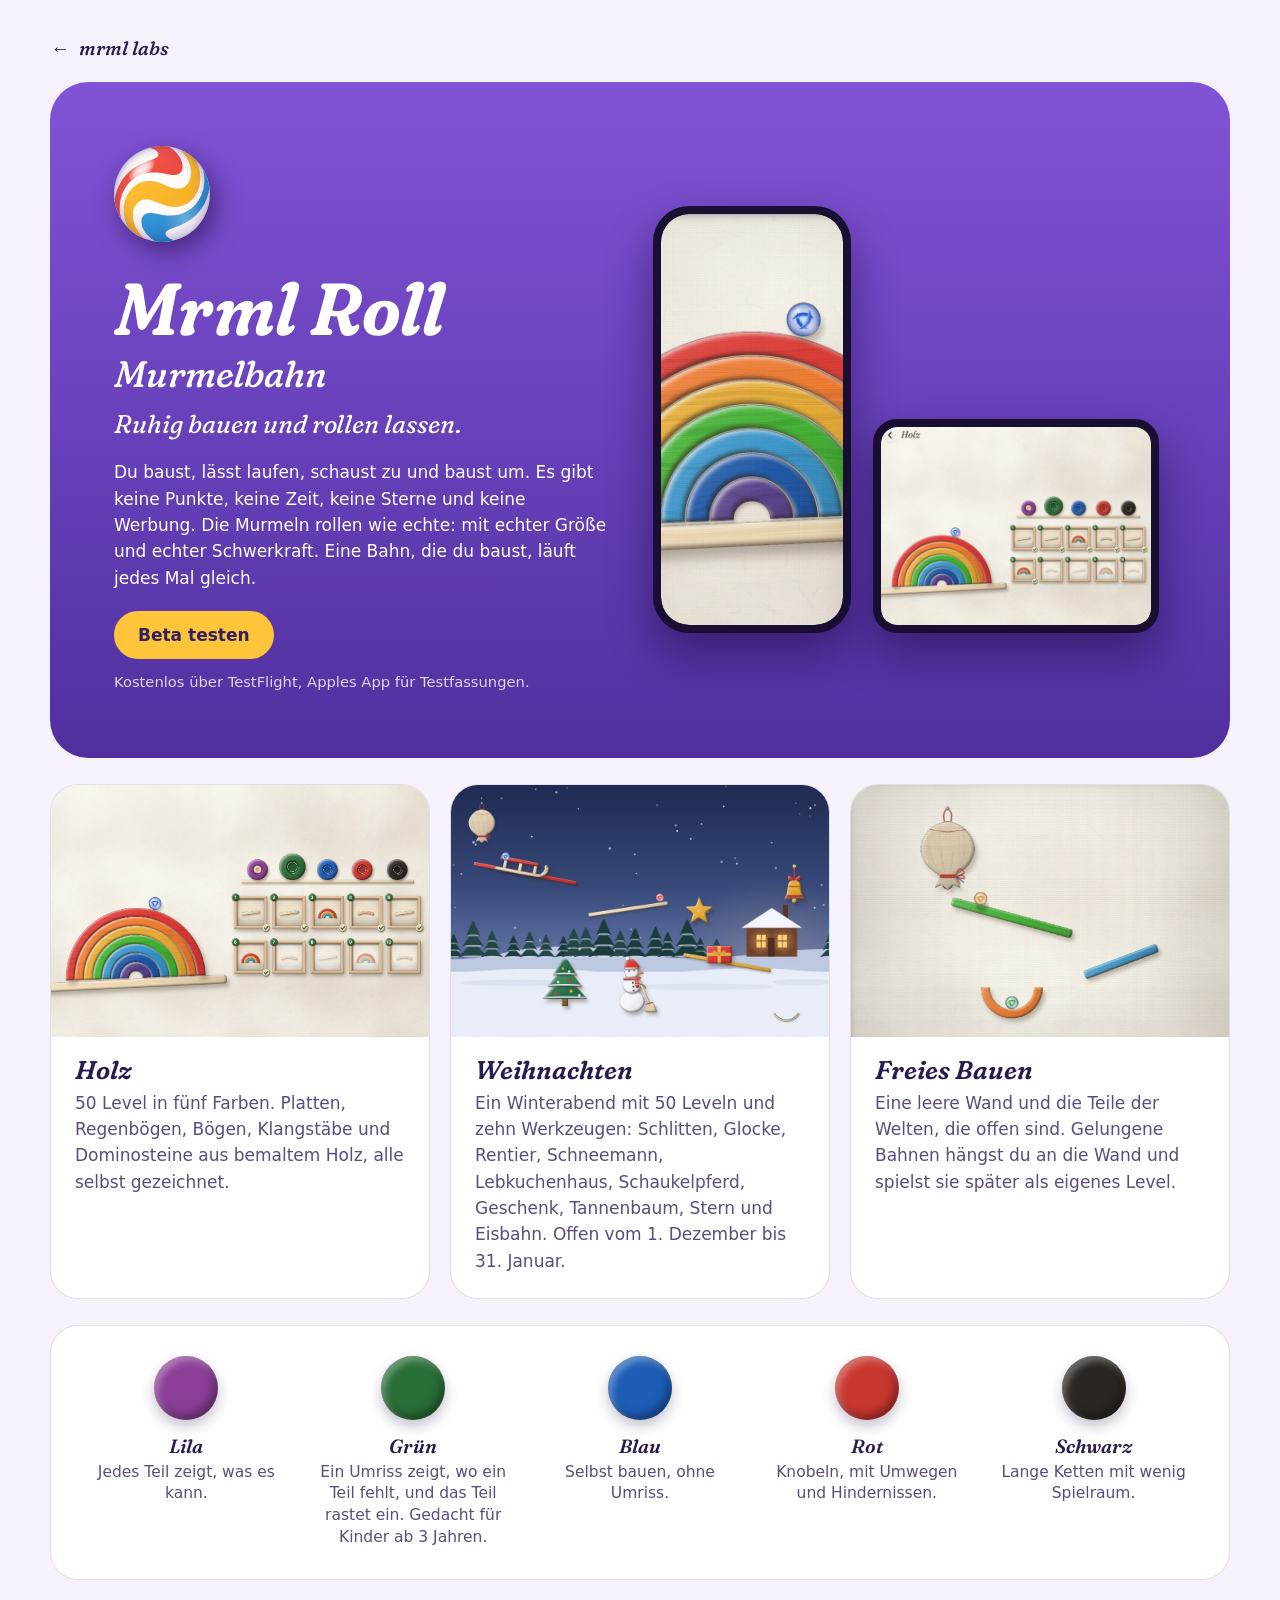
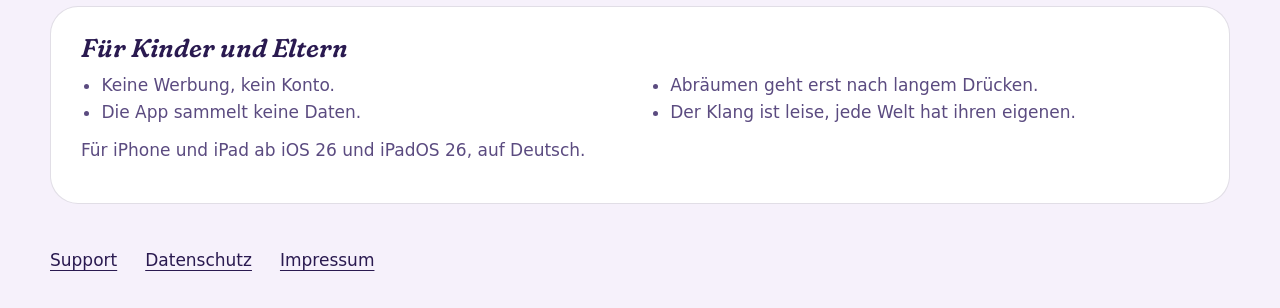
==== commit b6892bdf: "Beta testen: Knöpfe zur offenen Beta in TestFlight für beide Spiele Statt „Bald im App Store“ führt " ====
--- a/mrml-roll/index.html
+++ b/mrml-roll/index.html
@@ -35,8 +35,10 @@
             Werbung. Die Murmeln rollen wie echte: mit echter Größe und echter Schwerkraft. Eine Bahn, die du baust,
             läuft jedes Mal gleich.
           </p>
-          <!-- Sobald es die Seite im App Store gibt: <span class="knopf bald"> durch <a class="knopf" href="https://apps.apple.com/…">Im App Store</a> ersetzen. -->
-          <span class="knopf bald">Bald im App Store</span>
+          <!-- Offene Beta über TestFlight. Sobald es die Seite im App Store gibt: Verweis durch https://apps.apple.com/…,
+               Text durch „Im App Store“ ersetzen und den Hinweis darunter löschen. -->
+          <a class="knopf" href="https://testflight.apple.com/join/GJ8WVw4Z">Beta testen</a>
+          <p class="hinweis">Kostenlos über TestFlight, Apples App für Testfassungen.</p>
         </div>
         <!-- Entwurfsbilder, bis es echte Bildschirmfotos gibt: Datei unter gleichem Namen ersetzen, width, height und alt
              anpassen. iPhone hochkant 200 : 432 (mindestens 600 × 1296), iPad quer 4 : 3 (mindestens 1200 × 900). -->
--- a/stil.css
+++ b/stil.css
@@ -1,4 +1,5 @@
-/* mrml labs, „Plakat“: helle Seite, je Spiel eine große Farbfläche mit seiner Murmel, kräftige Schrift.
+/* mrml labs: helle Seite, je Spiel eine große Farbfläche mit seiner Murmel, kräftige Schrift. Die Startseite ist eine
+   Wand in zwei Farben mit einer Bilderleiste: Auf ihr stehen die beiden Spiele als Bilder, und ihre Murmeln rollen.
    Von Hand geschrieben, ohne fremde Dateien, ohne JavaScript. */
 
 @font-face {
@@ -18,7 +19,7 @@
   --linie: rgb(42 26 80 / 0.14);
   --gelb: #ffc53a;
   --roll: linear-gradient(#8153d6, #50309f);
-  --murmel: linear-gradient(#4a4790, #1d1c50);
+  --sort: linear-gradient(#1c2658, #4b4786);
   --zier: "Fraunces", "New York", Georgia, serif;
   --text: ui-rounded, "SF Pro Rounded", system-ui, -apple-system, "Segoe UI", sans-serif;
 }
@@ -40,6 +41,7 @@
 }
 
 html {
+  scroll-behavior: smooth;
   background: var(--grund);
   -webkit-text-size-adjust: 100%;
   text-size-adjust: 100%;
@@ -86,7 +88,7 @@
   border-radius: 10px;
 }
 
-.plakat a:focus-visible,
+.wand a:focus-visible,
 .held a:focus-visible {
   outline-color: var(--gelb);
 }
@@ -103,138 +105,441 @@
   line-height: 1.08;
 }
 
-/* Start */
-
-.marke {
+/* Start: die Wand */
+
+/* Die Wand reicht von Rand zu Rand und beginnt ganz oben. */
+.start {
+  padding-top: 0;
+}
+
+html:has(.start) {
+  overflow-x: clip;
+}
+
+.wand {
+  --wand-roll: linear-gradient(#8153d6, #50309f);
+  --wand-sort: linear-gradient(#1c2658, #4b4786);
+  --holz-hell: #f3dfb4;
+  --holz: #d4a96c;
+  --holz-dunkel: #b4844a;
+  position: relative;
+  display: grid;
+  grid-template-columns: 1fr 1fr;
+  grid-template-areas:
+    "kopf  kopf"
+    "satz  satz"
+    "bild1 bild2"
+    "leiste leiste"
+    "schild1 schild2"
+    "ruhe  ruhe";
+  width: auto;
+  max-width: none;
+  margin-inline: calc(50% - 50vw);
+  padding: max(22px, env(safe-area-inset-top)) max(18px, env(safe-area-inset-right)) 30px
+    max(18px, env(safe-area-inset-left));
+  background: var(--wand-roll) left / 50% 100% no-repeat, var(--wand-sort) right / 50% 100% no-repeat;
+  color: #fff;
+  container-type: inline-size;
+}
+
+/* Jedes Spiel ist eine Spalte der Wand; die Teile liegen im Raster der Wand. */
+.spiel {
+  display: contents;
+}
+
+.wand .marke {
+  grid-area: kopf;
+  justify-self: center;
   display: flex;
   align-items: center;
-  gap: 0.3em;
+  gap: 0.35em;
   min-height: 52px;
-  font-size: clamp(1.7rem, 4vw, 2.3rem);
+  margin: 0;
+  font-family: var(--zier);
+  font-size: clamp(1.5rem, 3vw, 2rem);
+  font-style: italic;
   font-weight: 650;
+  font-variation-settings: "SOFT" 100, "WONK" 0;
 }
 
 .marke img {
-  width: 1.25em;
-  height: 1.25em;
-}
-
-.gross {
-  max-width: 13em;
-  margin: clamp(26px, 5vw, 56px) 0 clamp(26px, 4vw, 44px);
-  font-size: clamp(2.2rem, 5.2vw, 3.9rem);
-  font-weight: 600;
+  width: 1.05em;
+  height: 1.05em;
+}
+
+.marke img + img {
+  margin-left: -0.45em;
+}
+
+.wand h1 {
+  grid-area: satz;
+  justify-self: center;
+  max-width: 14em;
+  margin: clamp(18px, 3.5vw, 44px) 0 clamp(30px, 4.5vw, 64px);
+  font-size: clamp(2.3rem, 5.6vw, 4.6rem);
+  font-weight: 620;
   letter-spacing: -0.01em;
+  text-align: center;
   text-wrap: balance;
 }
 
-.plakate {
-  display: grid;
-  gap: 22px;
-  margin: 0 0 44px;
-  padding: 0;
-  list-style: none;
-}
-
-.plakat {
+.wand h1 span {
+  display: block;
+  margin-top: 0.45em;
+  font-size: 0.36em;
+  font-weight: 450;
+  letter-spacing: 0;
+  opacity: 0.86;
+}
+
+/* Die Bilder: Was in ihnen läuft, ist das Spiel selbst, aufgenommen im Simulator. */
+.bild {
+  align-self: end;
+  justify-self: center;
   position: relative;
+  z-index: 1;
+  display: block;
+  width: clamp(220px, 31cqi, 470px);
+  margin-bottom: -5px;
+  padding: clamp(9px, 1.1cqi, 15px);
+  background: linear-gradient(135deg, #efd8a8, #cfa46a 55%, #e2c18a);
+  box-shadow: inset 0 0 0 1px rgb(255 255 255 / 0.3), inset 1px 2px 2px rgb(255 255 255 / 0.45),
+    inset -1px -2px 3px rgb(90 50 10 / 0.3), 0 26px 34px -14px rgb(10 5 40 / 0.6), 0 6px 10px rgb(10 5 40 / 0.25);
+  transition: transform 0.6s cubic-bezier(0.2, 0.7, 0.3, 1);
+}
+
+.spiel.roll .bild {
+  grid-area: bild1;
+}
+
+.spiel.sort .bild {
+  grid-area: bild2;
+}
+
+.bild > span {
+  position: relative;
+  display: block;
   overflow: hidden;
-  display: flex;
-  flex-direction: column;
-  padding: 34px;
-  border-radius: 34px;
-  color: #fff;
-}
-
-.plakat.roll {
-  background: var(--roll);
-}
-
-.plakat.murmel {
-  background: var(--murmel);
-}
-
-/* Der Schatten liegt am Rahmen um die Murmel, nicht an ihr: Sonst kreist er beim Rollen mit. */
-.kugel {
-  flex: none;
-  width: min(340px, 78%);
-  aspect-ratio: 1;
-  margin: 0 auto 30px;
-  filter: drop-shadow(14px 22px 26px rgb(20 5 50 / 0.5));
-}
-
-.kugel img {
-  display: block;
-  width: 100%;
-  height: 100%;
-  border-radius: 50%;
-}
-
-.plakat.murmel .kugel {
-  width: min(250px, 64%);
-  margin-top: 34px;
-}
-
-/* Die Murmel rollt einmal von links herein. Der Weg ist das Doppelte ihres Durchmessers, dazu gehören 2 · 360° / π, also
-   229°: So rollt sie auf jeder Breite, ohne zu rutschen. */
-.plakat.roll .kugel {
-  animation: weg 1.2s cubic-bezier(0.2, 0.6, 0.3, 1) both;
-}
-
-.plakat.roll .kugel img {
-  animation: rollen 1.2s cubic-bezier(0.2, 0.6, 0.3, 1) both;
-}
-
-@keyframes weg {
-  from {
-    transform: translateX(-200%);
-  }
-}
-
-@keyframes rollen {
-  from {
-    transform: rotate(-229.18deg);
-  }
-}
-
-@media (prefers-reduced-motion: reduce) {
-  .plakat.roll .kugel,
-  .plakat.roll .kugel img {
-    animation: none;
-  }
-}
-
-.plakat .text {
-  display: flex;
-  flex-direction: column;
-  margin-top: auto;
-}
-
-.plakat h2 {
-  font-size: clamp(2.2rem, 4.4vw, 3.3rem);
-  font-weight: 650;
-}
-
-.plakat p {
-  max-width: 24em;
-  margin: 0.5em 0 0;
-  font-size: 1.1rem;
-}
-
-/* Der Verweis in der Überschrift gilt für die ganze Fläche. */
-.flaeche {
-  text-decoration: none;
-}
-
-.flaeche::after {
+  aspect-ratio: 752 / 808;
+  background: #f3ede2;
+}
+
+/* Der Rahmen wirft einen schmalen Schatten auf das Bild. */
+.bild > span::after {
   content: "";
   position: absolute;
   inset: 0;
-}
-
-.flaeche:hover {
+  box-shadow: inset 0 3px 6px rgb(60 30 0 / 0.35), inset 0 0 0 1px rgb(60 30 0 / 0.15);
+}
+
+.bild img,
+.bild video {
+  position: absolute;
+  inset: 0;
+  width: 100%;
+  height: 100%;
+}
+
+/* Wer zeigt oder tastet, hebt das Bild ein wenig an. */
+.spiel:hover .bild,
+.spiel:focus-within .bild {
+  transform: translateY(-6px);
+}
+
+/* Die Bilderleiste */
+.leiste {
+  grid-area: leiste;
+  position: relative;
+  z-index: 2;
+  height: 26px;
+  margin-inline: calc(-1 * max(18px, env(safe-area-inset-left)));
+  background: linear-gradient(var(--holz-hell), #e6c891) top / 100% 8px no-repeat,
+    repeating-linear-gradient(90deg, rgb(120 70 20 / 0.07) 0 2px, transparent 2px 9px, rgb(255 255 255 / 0.06) 9px 11px,
+      transparent 11px 23px) 0 8px / 100% 100% no-repeat,
+    linear-gradient(var(--holz), var(--holz-dunkel)) 0 8px / 100% 100% no-repeat;
+  box-shadow: 0 1px 0 rgb(255 255 255 / 0.2) inset, 0 16px 22px -6px rgb(10 5 40 / 0.5);
+  container-type: inline-size;
+}
+
+/* Die Murmeln: Sie rollen von außen herein und stoßen in der Mitte leise aneinander. Weg und Drehung hängen zusammen:
+   Eine Murmel mit Durchmesser d dreht sich auf dem Weg x um x · 360° / (π · d), also x · 114,59° / d. Alle Längen in
+   Hundertsteln der Leiste (cqi), deshalb ohne Einheit. */
+.kugel {
+  --d: 5;
+  --luft: 0.35;
+  --grad: calc(114.59deg / var(--d));
+  position: absolute;
+  bottom: calc(100% - 5px);
+  left: 0;
+  width: calc(var(--d) * 1cqi);
+  aspect-ratio: 1;
+  translate: calc(var(--ruhe) * 1cqi) 0;
+  animation: weg 2.6s 0.5s both;
+}
+
+.kugel.roll {
+  --start: calc(0 - var(--d));
+  --stoss: calc(50 - var(--d));
+  --ruhe: calc(50 - var(--d) - var(--luft));
+}
+
+.kugel.sort {
+  --start: 100;
+  --stoss: 50;
+  --ruhe: calc(50 + var(--luft));
+}
+
+.kugel > span {
+  position: absolute;
+  inset: 0;
+  transition: translate 0.9s cubic-bezier(0.3, 0.7, 0.3, 1);
+}
+
+/* Schatten auf der Leiste; er rollt nicht mit. */
+.kugel > span::before {
+  content: "";
+  position: absolute;
+  left: 8%;
+  right: 8%;
+  bottom: -4%;
+  height: 16%;
+  border-radius: 50%;
+  background: radial-gradient(closest-side, rgb(40 20 10 / 0.45), transparent);
+}
+
+.kugel img,
+.kugel i {
+  position: absolute;
+  inset: 0;
+  width: 100%;
+  height: 100%;
+}
+
+.kugel i {
+  rotate: calc((var(--ruhe) - var(--start)) * var(--grad));
+  animation: drehen 2.6s 0.5s both;
+}
+
+.kugel i img {
+  transition: rotate 0.9s cubic-bezier(0.3, 0.7, 0.3, 1);
+}
+
+@keyframes weg {
+  from {
+    translate: calc(var(--start) * 1cqi) 0;
+    animation-timing-function: cubic-bezier(0.25, 0.5, 0.55, 1);
+  }
+  82% {
+    translate: calc(var(--stoss) * 1cqi) 0;
+    animation-timing-function: cubic-bezier(0.2, 0.7, 0.4, 1);
+  }
+  to {
+    translate: calc(var(--ruhe) * 1cqi) 0;
+  }
+}
+
+@keyframes drehen {
+  from {
+    rotate: 0deg;
+    animation-timing-function: cubic-bezier(0.25, 0.5, 0.55, 1);
+  }
+  82% {
+    rotate: calc((var(--stoss) - var(--start)) * var(--grad));
+    animation-timing-function: cubic-bezier(0.2, 0.7, 0.4, 1);
+  }
+  to {
+    rotate: calc((var(--ruhe) - var(--start)) * var(--grad));
+  }
+}
+
+/* Zeigt man auf ein Spiel, rollt seine Murmel ein Stück zu ihm hin. */
+.wand:has(.spiel.roll:hover) .kugel.roll > span {
+  translate: calc(var(--d) * -0.5cqi) 0;
+}
+
+.wand:has(.spiel.roll:hover) .kugel.roll i img {
+  rotate: -57.3deg;
+}
+
+.wand:has(.spiel.sort:hover) .kugel.sort > span {
+  translate: calc(var(--d) * 0.5cqi) 0;
+}
+
+.wand:has(.spiel.sort:hover) .kugel.sort i img {
+  rotate: 57.3deg;
+}
+
+/* Die Schilder unter den Bildern */
+.schild {
+  display: flex;
+  flex-direction: column;
+  align-items: center;
+  padding: clamp(30px, 4cqi, 52px) 4cqi 0;
+  text-align: center;
+}
+
+.spiel.roll .schild {
+  grid-area: schild1;
+}
+
+.spiel.sort .schild {
+  grid-area: schild2;
+}
+
+.schild h2 {
+  font-size: clamp(2.2rem, 4.2cqi, 3.4rem);
+  font-weight: 650;
+}
+
+.schild h2 a {
+  text-decoration: none;
+}
+
+.schild h2 a:hover {
   text-decoration: underline;
   text-decoration-thickness: 2px;
+}
+
+.schild .art {
+  display: block;
+  margin-top: 0.15em;
+  font-size: 0.48em;
+  font-weight: 480;
+}
+
+.schild p {
+  max-width: 23em;
+  margin: 0.8em 0 0;
+  font-size: 1.08rem;
+  text-wrap: balance;
+}
+
+.schild .knoepfe {
+  justify-content: center;
+}
+
+/* Bewegung anhalten, ohne JavaScript: Das Kästchen tauscht die laufenden Bilder gegen Standbilder. */
+.ruhe {
+  grid-area: ruhe;
+  justify-self: center;
+  display: inline-flex;
+  align-items: center;
+  gap: 10px;
+  min-height: 44px;
+  margin-top: 30px;
+  font-size: 0.95rem;
+  opacity: 0.85;
+  cursor: pointer;
+}
+
+.ruhe input {
+  appearance: none;
+  position: relative;
+  width: 40px;
+  height: 24px;
+  margin: 0;
+  border-radius: 99px;
+  background: rgb(255 255 255 / 0.25);
+  cursor: pointer;
+  transition: background 0.2s;
+}
+
+.ruhe input::after {
+  content: "";
+  position: absolute;
+  top: 3px;
+  left: 3px;
+  width: 18px;
+  height: 18px;
+  border-radius: 50%;
+  background: #fff;
+  box-shadow: 0 1px 3px rgb(0 0 0 / 0.3);
+  transition: translate 0.2s;
+}
+
+.ruhe input:checked {
+  background: var(--gelb);
+}
+
+.ruhe input:checked::after {
+  translate: 16px 0;
+}
+
+.ruhe input:focus-visible {
+  outline: 3px solid var(--gelb);
+  outline-offset: 3px;
+}
+
+.wand:has(.ruhe input:checked) video {
+  display: none;
+}
+
+.wand:has(.ruhe input:checked) .kugel,
+.wand:has(.ruhe input:checked) .kugel i {
+  animation: none;
+}
+
+@media (prefers-reduced-motion: reduce) {
+  .bild video,
+  .ruhe {
+    display: none;
+  }
+  .kugel,
+  .kugel i {
+    animation: none;
+  }
+  .bild,
+  .kugel > span,
+  .kugel i img {
+    transition: none;
+  }
+}
+
+/* Mittel: größere Bilder, damit sie die Spalten füllen. */
+@media (max-width: 1000px) {
+  .bild {
+    width: 37cqi;
+  }
+}
+
+/* Schmal: die Bilder untereinander, die Leiste dazwischen, auf ihr treffen sich die Murmeln. */
+@media (max-width: 759.98px) {
+  .wand {
+    grid-template-columns: 1fr;
+    grid-template-areas:
+      "kopf"
+      "satz"
+      "bild1"
+      "schild1"
+      "leiste"
+      "bild2"
+      "schild2"
+      "ruhe";
+    padding-bottom: 26px;
+    background: var(--wand-roll);
+  }
+  /* Die blaue Hälfte beginnt mitten in der Leiste und reicht bis unten. */
+  .spiel.sort .bild {
+    margin-top: 50px;
+  }
+  .wand::before {
+    content: "";
+    grid-row: 5 / -1;
+    grid-column: 1;
+    margin: 13px calc(-1 * max(18px, env(safe-area-inset-right))) -26px calc(-1 * max(18px, env(safe-area-inset-left)));
+    background: var(--wand-sort);
+  }
+  .bild {
+    width: min(78cqi, 420px);
+    margin-bottom: 0;
+  }
+  .schild {
+    padding: 26px 0 52px;
+  }
+  .kugel {
+    --d: 13;
+    --luft: 1;
+  }
 }
 
 .knopf {
@@ -260,27 +565,39 @@
   border-radius: 99px;
 }
 
-/* Ein Hinweis, kein Knopf: Klicks gehen durch zur Fläche darunter. */
-.knopf.bald {
-  background: rgb(255 255 255 / 0.14);
+/* Zweiter Knopf neben dem gelben: hell auf der Farbfläche. */
+.knopf.zweit {
+  background: rgb(255 255 255 / 0.16);
   color: #fff;
-  pointer-events: none;
-}
-
-@media (min-width: 800px) {
-  .plakate {
-    grid-template-columns: 1.5fr 1fr;
-  }
-  .plakat {
-    min-height: 600px;
-  }
-  .plakat.roll .kugel {
-    width: 400px;
-    margin: -96px -40px 10px auto;
-  }
-  .plakat.murmel .kugel {
-    width: min(270px, 100%);
-    margin: 20px auto 10px;
+  box-shadow: inset 0 0 0 1.5px rgb(255 255 255 / 0.45);
+}
+
+.held .hinweis {
+  margin-top: 12px;
+  font-size: 0.92rem;
+  opacity: 0.8;
+}
+
+.knoepfe {
+  display: flex;
+  flex-wrap: wrap;
+  gap: 0 12px;
+}
+
+/* Probespielen: Breite Bildschirme spielen auf der Seite, schmale oder flache auf der ganzen Seite des Spiels. */
+.nur-breit {
+  display: none;
+}
+
+@media (min-width: 740px) and (min-height: 560px) {
+  .nur-schmal {
+    display: none;
+  }
+  .knopf.nur-breit {
+    display: inline-flex;
+  }
+  .leise.nur-breit {
+    display: block;
   }
 }
 
@@ -312,6 +629,10 @@
   color: #fff;
 }
 
+.held.sort {
+  background: var(--sort);
+}
+
 .held h1 {
   font-size: clamp(2.6rem, 6.4vw, 4.6rem);
   font-weight: 650;
@@ -388,6 +709,97 @@
 
 .quer img {
   border-radius: 16px;
+}
+
+.tablett {
+  width: min(360px, 84%);
+  aspect-ratio: 1640 / 2292;
+  border-radius: 30px;
+}
+
+.tablett img {
+  border-radius: 22px;
+}
+
+.probe {
+  margin: 0 0 26px;
+  padding: clamp(22px, 3vw, 34px);
+  border: 1px solid var(--linie);
+  border-radius: 34px;
+  background: var(--flaeche);
+  scroll-margin-top: 16px;
+}
+
+.probe h2 {
+  font-size: clamp(1.8rem, 3.4vw, 2.5rem);
+  font-weight: 650;
+}
+
+.probe p {
+  max-width: 42em;
+  margin: 0.4em 0 1.1em;
+  color: var(--leise);
+}
+
+.probe .leise {
+  margin: 0.8em 0 0;
+}
+
+.buehne {
+  position: relative;
+  overflow: hidden;
+  display: grid;
+  place-items: center;
+  height: clamp(420px, min(72vh, 80vw), 860px);
+  height: clamp(420px, min(72svh, 80vw), 860px);
+  border-radius: 22px;
+  background: #1c2658;
+}
+
+.buehne img,
+.buehne iframe {
+  position: absolute;
+  inset: 0;
+  width: 100%;
+  height: 100%;
+  border: 0;
+}
+
+.buehne img {
+  object-fit: cover;
+}
+
+.buehne .start {
+  align-self: center;
+  margin: 0;
+  min-height: 60px;
+  padding-inline: 34px;
+  font-size: 1.2rem;
+  box-shadow: 0 12px 30px rgb(10 5 40 / 0.5);
+}
+
+.buehne a:focus-visible {
+  outline-color: var(--gelb);
+}
+
+.buehne iframe {
+  display: none;
+}
+
+@media (min-width: 740px) and (min-height: 560px) {
+  .probe:target iframe {
+    display: block;
+  }
+  .probe:target .start {
+    visibility: hidden;
+  }
+}
+
+@media (max-width: 739.98px) {
+  .buehne {
+    height: auto;
+    aspect-ratio: 4 / 3;
+  }
 }
 
 .karten {
@@ -487,6 +899,61 @@
   }
 }
 
+.schritte {
+  display: grid;
+  gap: 20px;
+  margin: 0 0 26px;
+  padding: 30px;
+  border: 1px solid var(--linie);
+  border-radius: 28px;
+  background: var(--flaeche);
+  list-style: none;
+  counter-reset: schritt;
+}
+
+.schritte li {
+  position: relative;
+  padding-left: 60px;
+  counter-increment: schritt;
+}
+
+/* Die Ziffer liegt auf einer Murmel. */
+.schritte li::before {
+  content: counter(schritt);
+  position: absolute;
+  top: 2px;
+  left: 0;
+  display: grid;
+  place-items: center;
+  width: 44px;
+  height: 44px;
+  border-radius: 50%;
+  background: #a8480c;
+  box-shadow: inset 3px 4px 6px rgb(255 255 255 / 0.32), inset -3px -4px 7px rgb(0 0 0 / 0.3),
+    0 5px 12px rgb(20 5 50 / 0.25);
+  color: #fff;
+  font-weight: 700;
+}
+
+.schritte b {
+  display: block;
+  font-family: var(--zier);
+  font-style: italic;
+  font-size: 1.2rem;
+  font-weight: 600;
+  line-height: 1.25;
+}
+
+.schritte span {
+  color: var(--leise);
+}
+
+@media (min-width: 800px) {
+  .schritte {
+    grid-template-columns: repeat(3, 1fr);
+  }
+}
+
 .zweier section {
   padding: 28px 30px;
   border: 1px solid var(--linie);
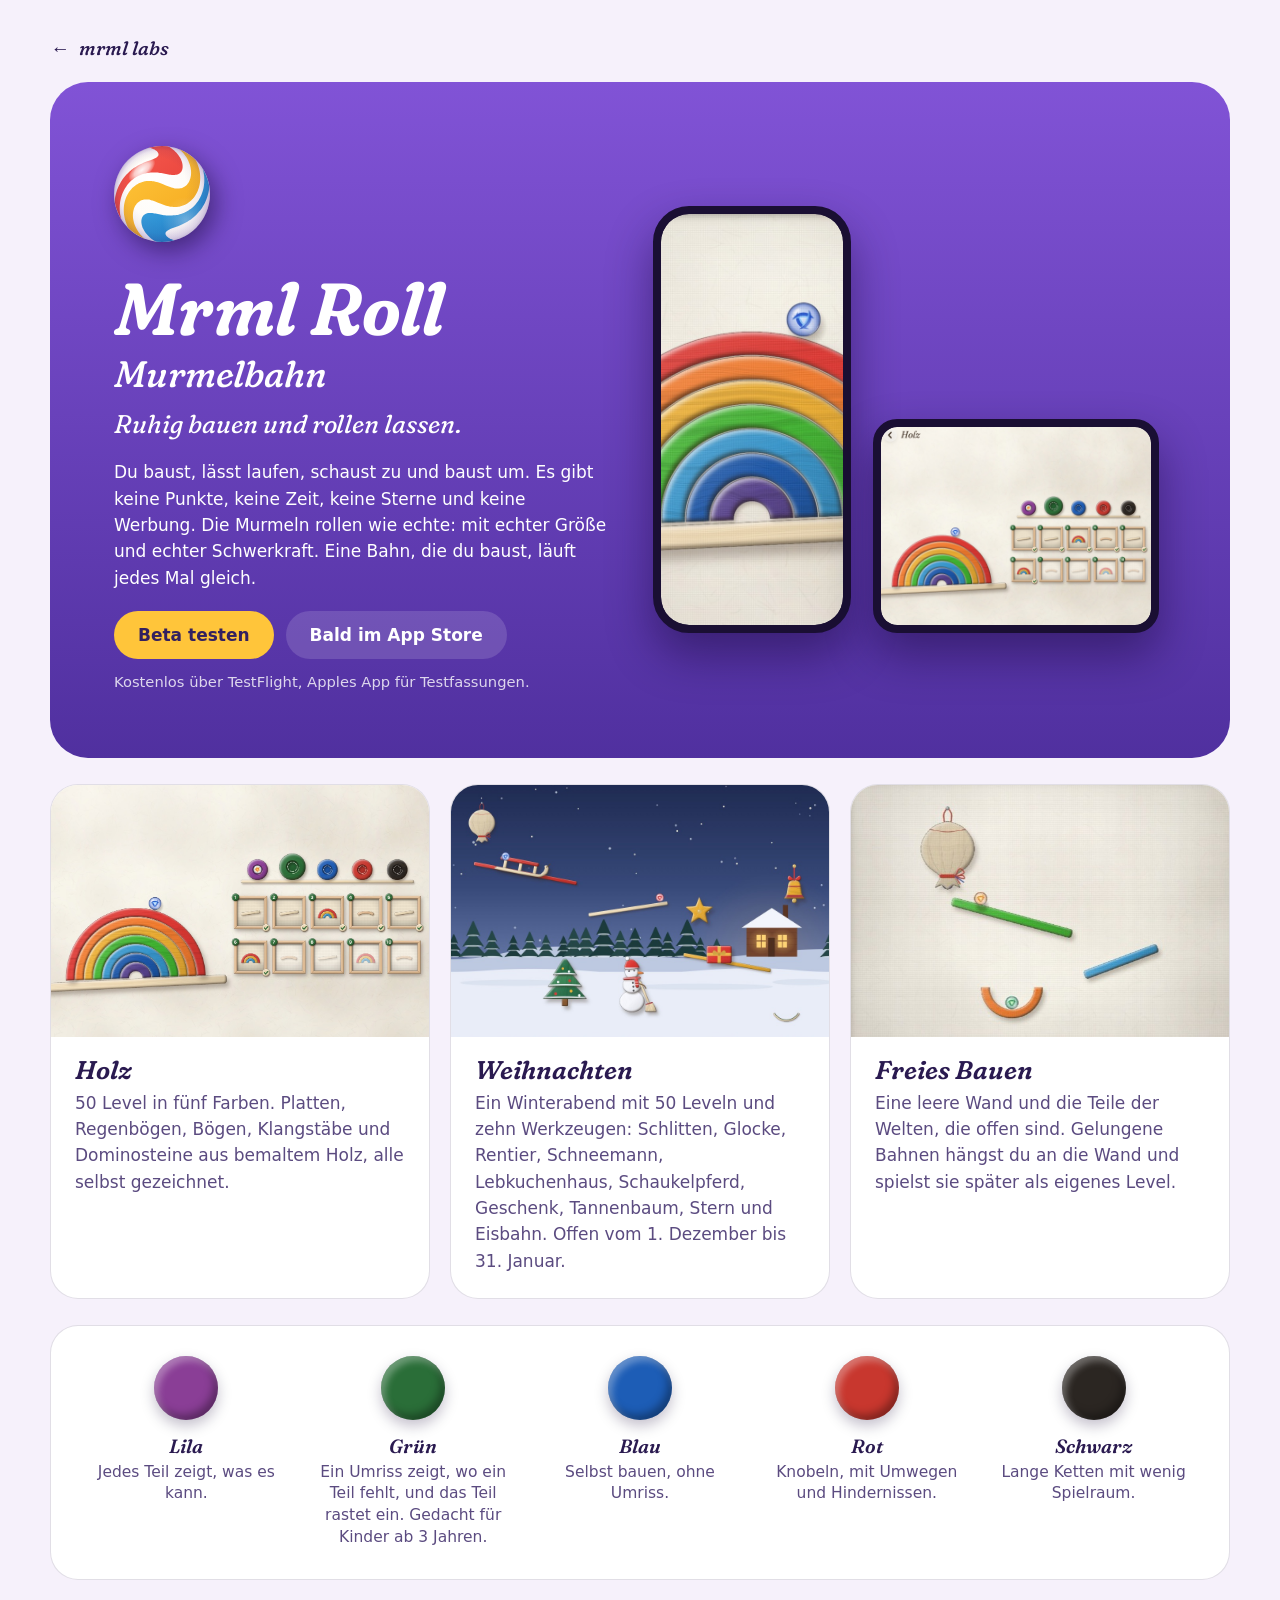
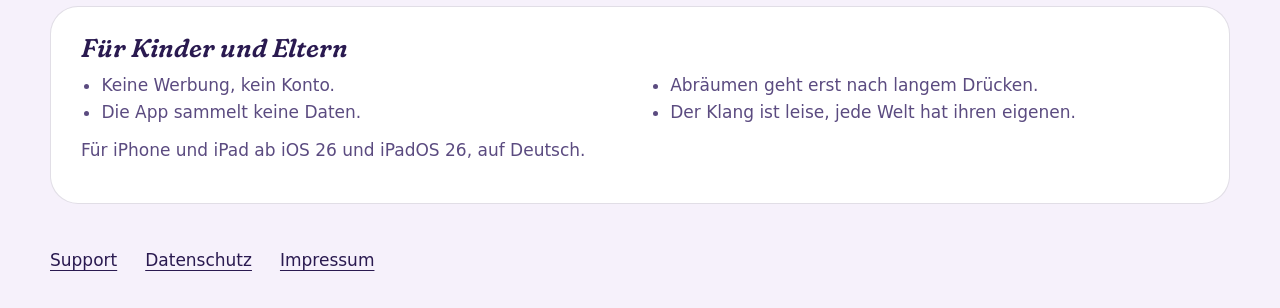
==== commit b760bad2: "„Bald im App Store“ bleibt neben „Beta testen“ stehen Auf der Startseite und beiden Seiten der Spiel" ====
--- a/mrml-roll/index.html
+++ b/mrml-roll/index.html
@@ -36,8 +36,11 @@
             läuft jedes Mal gleich.
           </p>
           <!-- Offene Beta über TestFlight. Sobald es die Seite im App Store gibt: Verweis durch https://apps.apple.com/…,
-               Text durch „Im App Store“ ersetzen und den Hinweis darunter löschen. -->
-          <a class="knopf" href="https://testflight.apple.com/join/GJ8WVw4Z">Beta testen</a>
+               Text durch „Im App Store“ ersetzen, den Hinweis daneben und darunter löschen. -->
+          <div class="knoepfe">
+            <a class="knopf" href="https://testflight.apple.com/join/GJ8WVw4Z">Beta testen</a>
+            <span class="knopf bald">Bald im App Store</span>
+          </div>
           <p class="hinweis">Kostenlos über TestFlight, Apples App für Testfassungen.</p>
         </div>
         <!-- Entwurfsbilder, bis es echte Bildschirmfotos gibt: Datei unter gleichem Namen ersetzen, width, height und alt
--- a/stil.css
+++ b/stil.css
@@ -565,40 +565,23 @@
   border-radius: 99px;
 }
 
-/* Zweiter Knopf neben dem gelben: hell auf der Farbfläche. */
-.knopf.zweit {
-  background: rgb(255 255 255 / 0.16);
-  color: #fff;
-  box-shadow: inset 0 0 0 1.5px rgb(255 255 255 / 0.45);
-}
-
 .held .hinweis {
   margin-top: 12px;
   font-size: 0.92rem;
   opacity: 0.8;
 }
 
+/* Ein Hinweis, kein Knopf: hell auf der Farbfläche, Klicks gehen durch. */
+.knopf.bald {
+  background: rgb(255 255 255 / 0.14);
+  color: #fff;
+  pointer-events: none;
+}
+
 .knoepfe {
   display: flex;
   flex-wrap: wrap;
   gap: 0 12px;
-}
-
-/* Probespielen: Breite Bildschirme spielen auf der Seite, schmale oder flache auf der ganzen Seite des Spiels. */
-.nur-breit {
-  display: none;
-}
-
-@media (min-width: 740px) and (min-height: 560px) {
-  .nur-schmal {
-    display: none;
-  }
-  .knopf.nur-breit {
-    display: inline-flex;
-  }
-  .leise.nur-breit {
-    display: block;
-  }
 }
 
 /* Seite des Spiels */
@@ -719,87 +702,6 @@
 
 .tablett img {
   border-radius: 22px;
-}
-
-.probe {
-  margin: 0 0 26px;
-  padding: clamp(22px, 3vw, 34px);
-  border: 1px solid var(--linie);
-  border-radius: 34px;
-  background: var(--flaeche);
-  scroll-margin-top: 16px;
-}
-
-.probe h2 {
-  font-size: clamp(1.8rem, 3.4vw, 2.5rem);
-  font-weight: 650;
-}
-
-.probe p {
-  max-width: 42em;
-  margin: 0.4em 0 1.1em;
-  color: var(--leise);
-}
-
-.probe .leise {
-  margin: 0.8em 0 0;
-}
-
-.buehne {
-  position: relative;
-  overflow: hidden;
-  display: grid;
-  place-items: center;
-  height: clamp(420px, min(72vh, 80vw), 860px);
-  height: clamp(420px, min(72svh, 80vw), 860px);
-  border-radius: 22px;
-  background: #1c2658;
-}
-
-.buehne img,
-.buehne iframe {
-  position: absolute;
-  inset: 0;
-  width: 100%;
-  height: 100%;
-  border: 0;
-}
-
-.buehne img {
-  object-fit: cover;
-}
-
-.buehne .start {
-  align-self: center;
-  margin: 0;
-  min-height: 60px;
-  padding-inline: 34px;
-  font-size: 1.2rem;
-  box-shadow: 0 12px 30px rgb(10 5 40 / 0.5);
-}
-
-.buehne a:focus-visible {
-  outline-color: var(--gelb);
-}
-
-.buehne iframe {
-  display: none;
-}
-
-@media (min-width: 740px) and (min-height: 560px) {
-  .probe:target iframe {
-    display: block;
-  }
-  .probe:target .start {
-    visibility: hidden;
-  }
-}
-
-@media (max-width: 739.98px) {
-  .buehne {
-    height: auto;
-    aspect-ratio: 4 / 3;
-  }
 }
 
 .karten {
